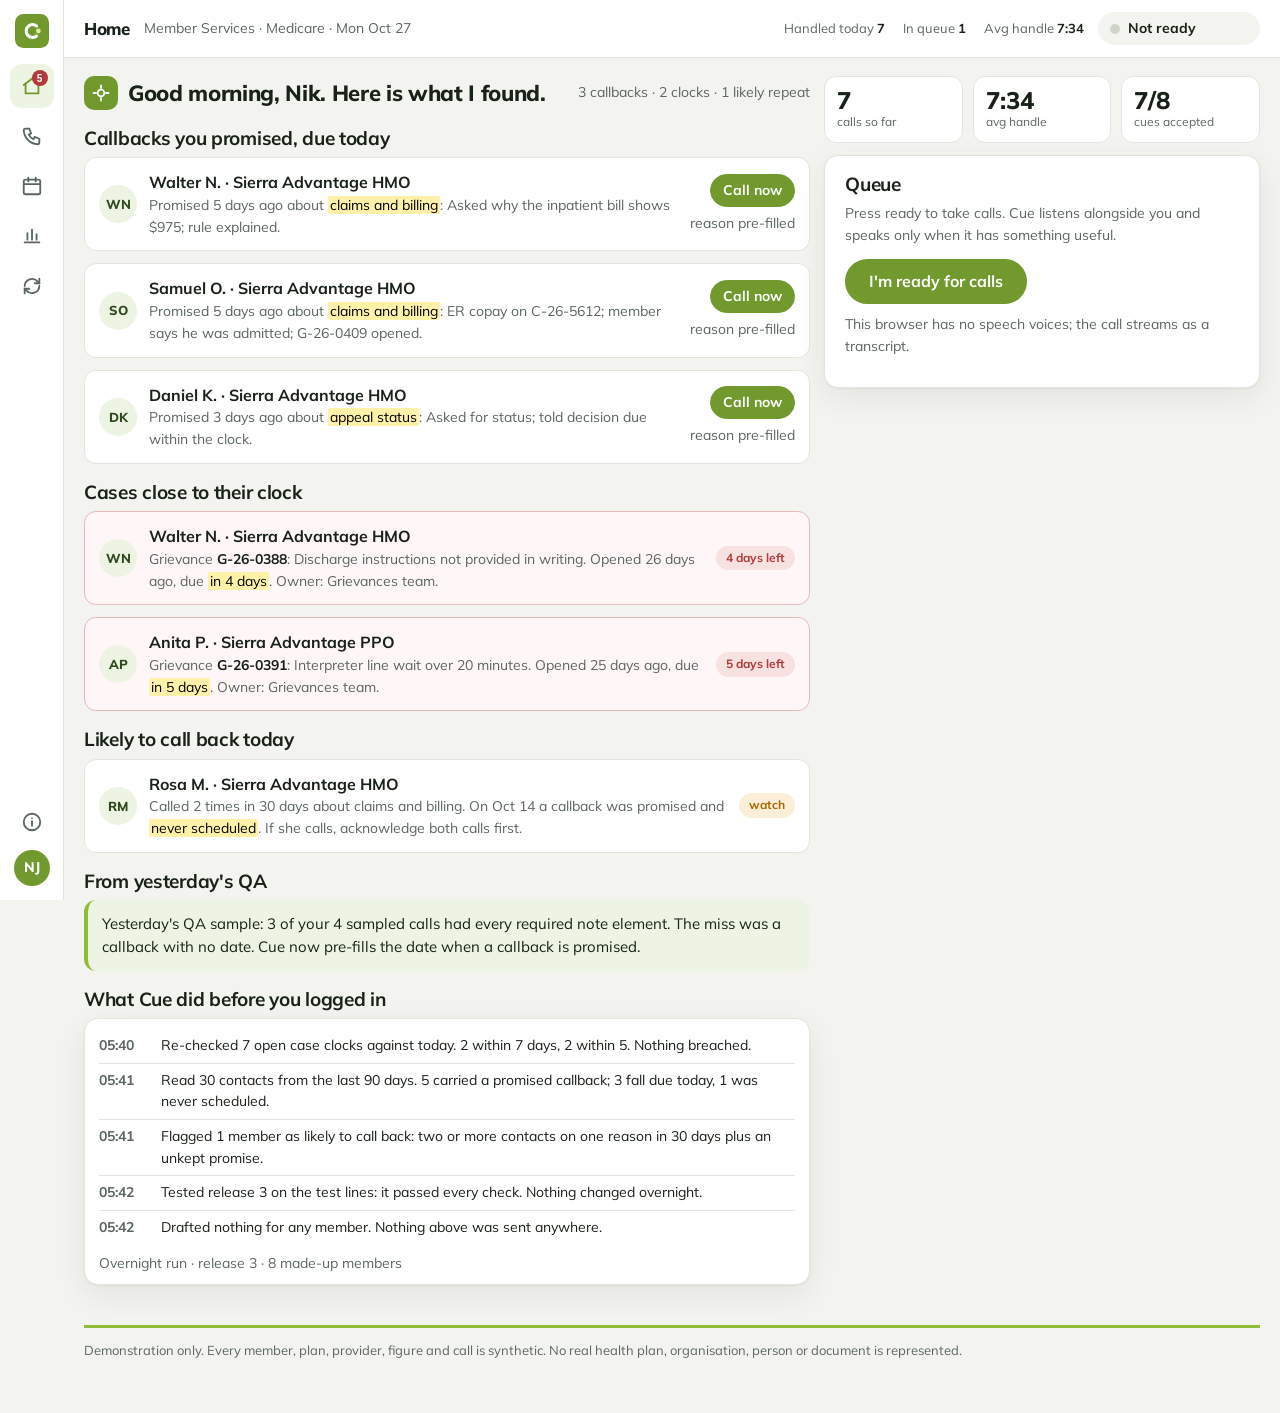
==== app/index.html @ 6ee252ba "Full-width headings, real test-line examples, desk wording - Headings and intros use the full conten" ====
<!doctype html>
<html lang="en">
<head>
<meta charset="utf-8">
<meta name="viewport" content="width=device-width,initial-scale=1,viewport-fit=cover">
<title>CureCue · Advocate desk</title>
<link rel="icon" href="../assets/mark.svg" type="image/svg+xml">
<link rel="stylesheet" href="https://fonts.googleapis.com/css2?family=Mulish:wght@400;600;700;800&display=swap">
<link rel="stylesheet" href="../assets/site.css">
<style>
/* The desk: rail, top bar, one working area. Home is Cue's briefing. In a call: softphone and transcript left, Cue centre, member 360 right. */
body{background:var(--bg-2)}
.shell{display:grid;grid-template-columns:64px 1fr;min-height:100vh}
.rail{background:var(--panel);border-right:1px solid var(--line);display:flex;flex-direction:column;align-items:center;padding:14px 0;gap:6px;position:sticky;top:0;height:100vh}
.rail .mark{width:34px;height:34px;margin-bottom:10px}
.rail button,.rail a{width:44px;height:44px;border-radius:12px;border:0;background:transparent;color:var(--muted);display:grid;place-items:center;cursor:pointer;position:relative}
.rail svg{width:22px;height:22px}
.rail button[aria-current="page"]{background:var(--panel-2);color:var(--green)}
.rail button:hover,.rail a:hover{background:var(--bg-2)}
.rail .sp{flex:1}
.rail .me{width:36px;height:36px;border-radius:50%;background:var(--green);color:#fff;display:grid;place-items:center;font-weight:800;font-size:14px}
.rail .n{position:absolute;top:6px;right:6px;min-width:16px;height:16px;border-radius:8px;background:var(--bad);color:#fff;font-size:10px;font-weight:800;display:grid;place-items:center;padding:0 4px}
.main{min-width:0;display:flex;flex-direction:column}
.top{display:flex;align-items:center;gap:14px;padding:10px 20px;background:var(--panel);border-bottom:1px solid var(--line);min-height:58px;flex-wrap:wrap}
.top h1{font-size:17px;margin:0;font-weight:800}
.top .crumb{color:var(--muted);font-size:14px}
.top .stats{display:flex;gap:18px;margin-left:auto;font-size:13px;color:var(--muted)}
.top .stats b{color:var(--fg);font-weight:700;font-variant-numeric:tabular-nums}
.top .status{display:flex;align-items:center;gap:8px;font-size:14px;font-weight:700;padding:6px 12px;border-radius:999px;background:var(--bg-2)}
.top .status .t{font-variant-numeric:tabular-nums;min-width:44px}
.area{padding:18px 20px 40px;max-width:1440px;width:100%;margin:0 auto}
.view{display:none}.view.on{display:block}
/* home */
.home{display:grid;gap:14px;grid-template-columns:1.25fr .75fr}
@media (max-width:1000px){.home{grid-template-columns:1fr}}
.brief{display:flex;flex-direction:column;gap:12px}
.bhead{display:flex;align-items:center;gap:10px}
.bhead .av{width:34px;height:34px;border-radius:10px;background:var(--green);display:grid;place-items:center}
.bhead .av svg{width:20px;height:20px}
.bhead h2{margin:0;font-size:22px}
.bhead .small{margin-left:auto}
.item{display:grid;grid-template-columns:auto 1fr auto;gap:12px;align-items:center;padding:12px 14px;border-radius:12px;background:var(--panel);border:1px solid var(--line)}
.item .av{width:38px;height:38px;border-radius:50%;background:var(--panel-2);display:grid;place-items:center;font-weight:800;color:var(--leaf);font-size:13px}
.item b{display:block;font-size:16px}
.item .why{font-size:14px;color:var(--muted)}
.item .why mark{background:var(--hl);padding:0 2px;border-radius:2px}
.item .why strong{font-weight:700;color:var(--fg)}
.item .act{display:flex;gap:6px;flex-direction:column;align-items:flex-end}
.item.urgent{border-color:#e6b8b8;background:#fff7f7}
.item.done{opacity:.55}
.group h3{margin:6px 0 8px}
.coach{padding:12px 14px;border-radius:12px;background:var(--panel-2);font-size:15px;border-left:4px solid var(--brand)}
.queue{display:flex;flex-direction:column;gap:10px}
.qcard{display:flex;flex-wrap:wrap;gap:8px 12px;align-items:center;padding:12px 14px;border-radius:12px;background:var(--panel);border:1px solid var(--line)}
.qcard .av{width:38px;height:38px;border-radius:50%;background:var(--panel-2);display:grid;place-items:center;font-weight:800;color:var(--leaf);font-size:13px}
.qcard b{font-size:16px}.qcard .r{font-size:13px;color:var(--muted)}
.qcard .btn{margin-left:auto}
.qcard.ring{border-color:var(--green);box-shadow:0 0 0 3px rgba(114,153,46,.15)}
.kpis{display:grid;gap:10px;grid-template-columns:repeat(3,1fr);margin-bottom:12px}
.kpi{background:var(--panel);border:1px solid var(--line);border-radius:12px;padding:10px 12px}
.kpi .n{font-size:24px;font-weight:800;line-height:1.1}.kpi .l{font-size:12px;color:var(--muted)}
/* call */
.steps{display:flex;gap:6px;margin-bottom:14px;flex-wrap:wrap}
.steps div{font-size:13px;font-weight:700;padding:7px 14px;border-radius:999px;background:var(--panel);border:1px solid var(--line);color:var(--muted);display:flex;align-items:center;gap:8px}
.steps div i{width:18px;height:18px;border-radius:50%;background:var(--line);display:grid;place-items:center;font-style:normal;font-size:11px;color:var(--fg)}
.steps div.on{border-color:var(--green);color:var(--green)}.steps div.on i{background:var(--green);color:#fff}
.steps div.done{color:var(--leaf)}.steps div.done i{background:var(--good-bg);color:var(--good)}
section.scr{display:none}section.scr.on{display:block}
.three{display:grid;gap:14px;grid-template-columns:1fr 1fr 1fr}
@media (max-width:1100px){.three{grid-template-columns:1fr 1fr}.c3{grid-column:1/-1}}
@media (max-width:720px){.three{grid-template-columns:1fr}.shell{grid-template-columns:1fr}.rail{flex-direction:row;height:auto;position:static;padding:8px 10px;border-right:0;border-bottom:1px solid var(--line);gap:2px}.rail .sp{display:none}.rail .mark{margin:0 4px 0 0;width:30px;height:30px}.rail button,.rail a{width:38px;height:38px}.rail .me{width:32px;height:32px;font-size:12px}.home{grid-template-columns:1fr}.kpis{grid-template-columns:1fr 1fr}}
.col{min-width:0;display:flex;flex-direction:column;gap:14px}
.phone{display:flex;align-items:center;gap:12px;padding:12px 14px;border-radius:14px;background:var(--fg);color:#fff;flex-wrap:wrap}
.phone .av{width:40px;height:40px;border-radius:50%;background:var(--brand);display:grid;place-items:center;font-weight:800;color:#1d2a0c}
.phone .who{line-height:1.2}.phone .who b{display:block;font-size:15px}.phone .who span{font-size:12px;opacity:.75}
.phone .wave{margin-left:auto;display:flex;gap:3px;align-items:center;height:26px}
.phone .wave i{width:3px;height:6px;background:var(--brand);border-radius:2px}
.phone .wave.on i{animation:wv .9s ease-in-out infinite}
.phone .wave i:nth-child(2){animation-delay:.1s}.phone .wave i:nth-child(3){animation-delay:.2s}.phone .wave i:nth-child(4){animation-delay:.3s}.phone .wave i:nth-child(5){animation-delay:.4s}.phone .wave i:nth-child(6){animation-delay:.5s}
@keyframes wv{0%,100%{height:5px}50%{height:22px}}
@media (prefers-reduced-motion:reduce){.phone .wave.on i{animation:none;height:12px}}
.phone .pb{display:flex;gap:6px}
.phone .pb button{width:36px;height:36px;border-radius:50%;border:0;background:rgba(255,255,255,.14);color:#fff;display:grid;place-items:center;cursor:pointer}
.phone .pb button svg{width:18px;height:18px}
.phone .pb button.end{background:var(--bad)}
.phone .pb button[aria-pressed="true"]{background:var(--brand);color:#1d2a0c}
.transcript{display:flex;flex-direction:column;gap:8px;max-height:400px;overflow:auto;padding-right:2px}
.line{padding:10px 12px;border-radius:12px;background:var(--bg-2);max-width:92%;font-size:16px}
.line.adv{background:var(--panel);border:1px solid var(--line);align-self:flex-end}
.line .w{font-size:11px;letter-spacing:.06em;text-transform:uppercase;color:var(--muted);display:block;font-weight:700}
.line mark{background:var(--hl);color:inherit;padding:0 2px;border-radius:2px}
.typing{color:var(--muted);font-size:14px;font-style:italic}
.verify{display:flex;flex-direction:column;gap:8px}
.verify label{display:flex;gap:10px;align-items:center;padding:12px 12px;background:var(--bg-2);border-radius:12px;font-size:16px;flex-wrap:wrap;cursor:pointer}
.verify input{width:20px;height:20px;accent-color:var(--green)}
.verify .heard{margin-left:auto;font-size:14px;color:var(--muted)}
.verify .heard b{color:var(--leaf);font-weight:700}
.cuehead{display:flex;align-items:center;gap:10px;margin-bottom:10px}
.cuehead .av{width:30px;height:30px;border-radius:9px;background:var(--green);display:grid;place-items:center}
.cuehead .av svg{width:18px;height:18px}
.cuehead h3{margin:0}
.cuehead .mode{margin-left:auto;font-size:12px;color:var(--muted)}
.cues{display:flex;flex-direction:column;gap:10px;min-height:120px}
.quiet{display:flex;gap:10px;align-items:center;padding:12px;background:var(--bg-2);border-radius:12px;color:var(--muted);font-size:15px}
.cue{padding:12px 14px;border-radius:12px;background:var(--bg-2);border-left:4px solid var(--brand)}
.cue.stop{background:var(--bad-bg);border-left-color:var(--bad)}
.cue.flag{background:var(--warn-bg);border-left-color:var(--warn)}
.cue .k{font-size:12px;letter-spacing:.06em;text-transform:uppercase;color:var(--muted);font-weight:700}
.cue .say{font-size:16px;margin:3px 0 8px}
.cue .acts{display:flex;gap:8px;flex-wrap:wrap;align-items:center}
.cue .acts button{font:inherit;font-weight:700;font-size:14px;padding:8px 14px;border-radius:999px;border:2px solid var(--green);background:var(--panel);color:var(--green);cursor:pointer}
.cue .acts button.main{background:var(--green);color:#fff}
.cue.stop .acts button.main{background:var(--bad);border-color:var(--bad)}
.cue .acts button.done,.cue.stop .acts button.main.done{background:var(--good-bg);color:var(--good);border-color:transparent}
.cue .acts button:disabled{opacity:.45;cursor:default}
.cue .why{font-size:13px;color:var(--muted);cursor:pointer;text-decoration:underline;background:none;border:0;padding:0}
.cue .det{display:none;margin-top:8px;font-size:14px;color:var(--muted);background:var(--panel);border-radius:8px;padding:8px 10px}
.cue .det.on{display:block}
.cue .det code{font-size:13px;color:var(--leaf)}
.ask{display:flex;gap:6px;margin-top:12px}
.ask input{flex:1;font:inherit;font-size:14px;padding:9px 12px;border-radius:999px;border:1px solid var(--line);background:var(--panel);color:var(--fg);min-width:0}
.log{list-style:none;margin:0;padding:0;font-size:14px}
.log li{display:grid;grid-template-columns:52px 1fr;gap:10px;padding:6px 0;border-bottom:1px solid var(--line)}
.log li:last-child{border-bottom:0}
.log .t{color:var(--muted);font-variant-numeric:tabular-nums;font-weight:700}
details.src{margin-top:4px}
details.src summary{font-size:13px;color:var(--muted);cursor:pointer;font-weight:700;text-transform:uppercase;letter-spacing:.06em}
svg.graph{width:100%;height:auto;display:block;margin-top:8px}
/* tools */
.tools{display:flex;gap:6px;flex-wrap:wrap;margin-top:10px}
.tools button{font:inherit;font-size:13px;font-weight:700;padding:7px 11px;border-radius:999px;border:1.5px solid var(--line);background:var(--panel);color:var(--fg);cursor:pointer;display:inline-flex;gap:6px;align-items:center}
.tools button svg{width:15px;height:15px;stroke:var(--leaf);fill:none;stroke-width:2;stroke-linecap:round}
.tools button.done{border-color:transparent;background:var(--good-bg);color:var(--good)}
.tools button.done svg{stroke:var(--good)}
.tool{margin-top:10px;padding:12px;border-radius:12px;background:var(--panel-2);display:none}
.tool.on{display:block}
.tool h4{margin:0 0 8px;font-size:14px}
.tool .f{display:grid;gap:8px;grid-template-columns:1fr 1fr}
@media (max-width:520px){.tool .f{grid-template-columns:1fr}}
.tool label{font-size:12px;color:var(--muted);display:block}
.tool input,.tool select,.tool textarea{width:100%;font:inherit;font-size:14px;padding:8px;border-radius:9px;border:1px solid var(--line);background:var(--panel);color:var(--fg)}
.tool .pre{font-size:12px;color:var(--leaf);font-weight:700}
.tool .ctrl{margin-top:8px}
/* member 360 */
.m360 .head{display:flex;align-items:center;gap:12px;margin-bottom:10px}
.m360 .head .av{width:44px;height:44px;border-radius:50%;background:var(--panel-2);display:grid;place-items:center;font-weight:800;color:var(--leaf)}
.m360 .head b{display:block;font-size:17px}.m360 .head span{font-size:13px;color:var(--muted)}
.m360 .flags{display:flex;gap:6px;flex-wrap:wrap;margin:6px 0 10px}
.mtabs{display:flex;gap:4px;flex-wrap:wrap;border-bottom:1px solid var(--line);margin-bottom:10px}
.mtabs button{font:inherit;font-size:13px;font-weight:700;padding:8px 10px;border:0;border-bottom:2px solid transparent;background:none;color:var(--muted);cursor:pointer;margin-bottom:-1px}
.mtabs button[aria-selected="true"]{color:var(--leaf);border-bottom-color:var(--green)}
.mtabs button .cnt{font-size:11px;background:var(--bg-2);border-radius:999px;padding:1px 6px;margin-left:4px}
.mpane{display:none}.mpane.on{display:block}
.row{display:grid;grid-template-columns:1fr auto;gap:4px 10px;padding:9px 0;border-bottom:1px solid var(--line);font-size:14px}
.row:last-child{border-bottom:0}
.row b{font-weight:700}.row .sub{color:var(--muted);font-size:13px;grid-column:1/-1}
.row .amt{font-variant-numeric:tabular-nums;font-weight:700;text-align:right}
.row.hot{background:var(--hl);margin:0 -8px;padding:9px 8px;border-radius:8px}
.rec{display:grid;grid-template-columns:auto 1fr;gap:6px 12px;font-size:14px}
.rec b{color:var(--muted);font-weight:600}
.ctrl{display:flex;gap:8px;flex-wrap:wrap;align-items:center;margin-top:10px}
/* wrap */
.wrap2{display:grid;gap:14px;grid-template-columns:1.2fr .8fr}
@media (max-width:800px){.wrap2{grid-template-columns:1fr}}
textarea,select,input[type=date]{width:100%;font:inherit;font-size:15px;padding:10px;border-radius:12px;border:1px solid var(--line);background:var(--panel);color:var(--fg)}
textarea{min-height:200px;resize:vertical}
.chk{list-style:none;margin:0;padding:0;font-size:15px}
.chk li{display:flex;gap:10px;align-items:flex-start;padding:5px 0}
.chk .b{width:20px;height:20px;border-radius:5px;flex:none;display:grid;place-items:center;font-size:13px;font-weight:800}
.chk .ok{background:var(--good-bg);color:var(--good)}.chk .miss{background:var(--bad-bg);color:var(--bad)}
.recap{font-size:15px;background:var(--bg-2);border-radius:12px;padding:10px 12px}
.actions{list-style:none;margin:0 0 10px;padding:0;font-size:14px}
.actions li{padding:4px 0;display:flex;gap:8px;align-items:center}
.actions li::before{content:"";width:8px;height:8px;border-radius:50%;background:var(--good)}
/* my day */
.day{display:grid;gap:14px;grid-template-columns:1.2fr .8fr}
@media (max-width:900px){.day{grid-template-columns:1fr}}
.tl{list-style:none;margin:0;padding:0}
.tl li{display:grid;grid-template-columns:52px 1fr auto;gap:10px;padding:10px 0;border-bottom:1px solid var(--line);font-size:14px;align-items:start}
.tl li:last-child{border-bottom:0}
.tl .t{font-variant-numeric:tabular-nums;color:var(--muted);font-weight:700}
.tl b{display:block}.tl .sub{color:var(--muted);font-size:13px}
.tl .pills{display:flex;gap:4px;flex-wrap:wrap;justify-content:flex-end}
.tl li.now{background:var(--panel-2);margin:0 -8px;padding:10px 8px;border-radius:10px}
.tiles{display:grid;gap:10px;grid-template-columns:repeat(auto-fit,minmax(150px,1fr));margin:10px 0}
.tile{background:var(--panel);border:1px solid var(--line);border-radius:12px;padding:12px 14px}
.tile .n{font-size:30px;font-weight:800;line-height:1.1}.tile .l{font-size:13px;color:var(--muted)}
@media (max-width:600px){table.gates thead{display:none}table.gates tr{display:grid;grid-template-columns:1fr auto;gap:2px 10px;padding:8px 0;border-bottom:1px solid var(--line)}table.gates td{border:0;padding:0}table.gates td:first-child{grid-column:1/-1;font-size:12px;text-transform:uppercase;letter-spacing:.05em;color:var(--muted)}table.gates td:nth-child(2){grid-column:1/-1}table.gates td:nth-child(4){color:var(--muted);font-size:14px}}
.loop{display:grid;gap:10px;grid-template-columns:repeat(auto-fit,minmax(170px,1fr))}
.step{background:var(--panel);border:1px solid var(--line);border-radius:12px;padding:12px;font-size:15px;border-top:4px solid var(--brand)}
.step.gate{border-top-color:var(--bad);background:var(--bad-bg);border-color:transparent}
.step b{display:block;font-size:12px;color:var(--muted);letter-spacing:.05em;text-transform:uppercase}
.evhead{display:flex;gap:14px;align-items:flex-end;flex-wrap:wrap;margin-bottom:12px}
.evhead .tabs{margin-left:auto;display:flex;gap:4px;flex-wrap:wrap}
.evhead .tabs button{font:inherit;font-size:13px;font-weight:700;padding:7px 12px;border-radius:999px;border:1.5px solid var(--line);background:var(--panel);color:var(--muted);cursor:pointer}
.evhead .tabs button[aria-selected="true"]{background:var(--green);border-color:var(--green);color:#fff}
.evp{display:none}.evp.on{display:block}
table.slices td.num,table.gates td.num{font-variant-numeric:tabular-nums;text-align:right}
table.slices th:nth-child(n+2){text-align:right}table.slices th:first-child{text-align:left}
table.slices td.bad{color:var(--bad);font-weight:700}table.slices td.good{color:var(--good);font-weight:700}
table.slices tr.sel td{background:var(--panel-2)}table.slices tr.dis td{background:var(--warn-bg)}
table.fails th:nth-child(n+2){text-align:left}table.fails td{font-size:14px}
.strata{display:grid;gap:10px;grid-template-columns:repeat(auto-fit,minmax(220px,1fr))}
.bar{display:grid;grid-template-columns:110px 1fr 28px;gap:8px;align-items:center;font-size:13px;padding:3px 0}
.bar i{display:block;height:8px;border-radius:4px;background:var(--brand);min-width:2px}
.bar b{text-align:right;font-variant-numeric:tabular-nums}
ul.turns{list-style:none;margin:0;padding:0;font-size:14px}ul.turns li{padding:5px 0;border-bottom:1px solid var(--line)}
.toast{position:fixed;left:50%;bottom:22px;transform:translateX(-50%);background:var(--fg);color:#fff;padding:10px 16px;border-radius:999px;font-size:14px;display:none;z-index:9;max-width:90vw}
.toast.on{display:block}
</style>
</head>
<body>
<div class="shell">
<nav class="rail" aria-label="Desk">
  <img class="mark" src="../assets/mark.svg" alt="CureCue">
  <button data-view="home" aria-current="page" title="Home" aria-label="Home"><svg viewBox="0 0 24 24" fill="none" stroke="currentColor" stroke-width="2" stroke-linecap="round"><path d="M3 11 12 4l9 7"/><path d="M5 10v10h14V10"/></svg><span class="n" id="homen"></span></button>
  <button data-view="desk" title="Call" aria-label="Call"><svg viewBox="0 0 24 24" fill="none" stroke="currentColor" stroke-width="2" stroke-linecap="round"><path d="M5 4h4l2 5-2.5 1.5a11 11 0 0 0 5 5L15 13l5 2v4a2 2 0 0 1-2 2A16 16 0 0 1 3 6a2 2 0 0 1 2-2"/></svg></button>
  <button data-view="day" title="My day" aria-label="My day"><svg viewBox="0 0 24 24" fill="none" stroke="currentColor" stroke-width="2" stroke-linecap="round"><rect x="3" y="5" width="18" height="16" rx="2"/><path d="M3 10h18M8 3v4M16 3v4"/></svg></button>
  <button data-view="quality" title="Evals" aria-label="Evals"><svg viewBox="0 0 24 24" fill="none" stroke="currentColor" stroke-width="2" stroke-linecap="round"><path d="M4 19h16M7 16V9M12 16V5M17 16v-6"/></svg></button>
  <button data-view="loop" title="How it learns" aria-label="How it learns"><svg viewBox="0 0 24 24" fill="none" stroke="currentColor" stroke-width="2" stroke-linecap="round"><path d="M4 12a8 8 0 0 1 14-5l2 2M20 12a8 8 0 0 1-14 5l-2-2"/><path d="M20 4v5h-5M4 20v-5h5"/></svg></button>
  <span class="sp"></span>
  <a href="../" title="About CureCue" aria-label="About CureCue"><svg viewBox="0 0 24 24" fill="none" stroke="currentColor" stroke-width="2" stroke-linecap="round"><circle cx="12" cy="12" r="9"/><path d="M12 11v5M12 8h.01"/></svg></a>
  <span class="me" title="Nik J.">NJ</span>
</nav>
<div class="main">
  <header class="top">
    <h1 id="title">Home</h1><span class="crumb" id="crumb">Member Services · Medicare · Mon Oct 27</span>
    <div class="stats"><span>Handled today <b id="handled">7</b></span><span>In queue <b id="qn">1</b></span><span>Avg handle <b id="aht">6:00</b></span></div>
    <div class="status"><span class="dot" id="dot"></span><span id="stt">Not ready</span><span class="t" id="timer"></span></div>
  </header>
  <div class="area">

  <!-- HOME: Cue's briefing, then the queue -->
  <div class="view on" id="view-home">
    <div class="home">
      <div class="brief">
        <div class="bhead"><div class="av"><svg viewBox="0 0 24 24" fill="none" stroke="#fff" stroke-width="2.2" stroke-linecap="round"><path d="M12 3v3M12 18v3M3 12h3M18 12h3"/><circle cx="12" cy="12" r="4"/></svg></div><h2 id="greet">Good afternoon, Nik. Here is what I found.</h2><span class="small" id="briefmeta"></span></div>
        <div class="group"><h3>Callbacks you promised, due today</h3><div id="cb" class="brief"></div></div>
        <div class="group"><h3>Cases close to their clock</h3><div id="clock" class="brief"></div></div>
        <div class="group"><h3>Likely to call back today</h3><div id="likely" class="brief"></div></div>
        <div class="group"><h3>From yesterday's QA</h3><div class="coach" id="coach"></div></div>
        <div class="group"><h3>What Cue did before you logged in</h3><div class="card" style="padding:10px 14px"><ul class="log" id="log"></ul><p class="small" style="margin:8px 0 0" id="logmeta"></p></div></div>
      </div>
      <div>
        <div class="kpis" id="kpis"></div>
        <div class="card"><h3>Queue</h3>
          <p class="small" id="readynote">Press ready to take calls. Cue listens alongside you and speaks only when it has something useful.</p>
          <button class="btn primary" id="goready">I'm ready for calls</button>
          <div class="queue" id="queue" hidden style="margin-top:12px"></div>
          <p class="small" id="voicenote" style="margin-top:10px"></p>
        </div>
      </div>
    </div>
  </div>

  <!-- CALL -->
  <div class="view" id="view-desk">
    <div class="steps" id="steps"><div class="on"><i>1</i>Verify</div><div><i>2</i>Handle</div><div><i>3</i>Wrap up</div></div>
    <p class="small" id="nocall">No call in progress. Go to Home and answer the next call in the queue.</p>

    <section class="scr" id="s-verify">
      <div class="three">
        <div class="col">
          <div class="phone"><div class="av" id="pav1">RM</div><div class="who"><b id="pname1">Rosa M.</b><span id="psub1">inbound</span></div><div class="wave" id="wave1"><i></i><i></i><i></i><i></i><i></i><i></i></div></div>
          <div class="card"><h3>Conversation</h3><div class="transcript" id="tr-verify"></div></div>
        </div>
        <div class="col">
          <div class="card"><h3>Verify identity before anything else</h3>
            <div class="verify">
              <label><input type="checkbox" id="v1"> Full name matches record<span class="heard" id="h1"></span></label>
              <label><input type="checkbox" id="v2"> Date of birth matches<span class="heard" id="h2"></span></label>
              <label><input type="checkbox" id="v3"> Member ID last four match<span class="heard" id="h3"></span></label>
            </div>
            <div class="ctrl"><button class="btn primary" id="verified" disabled>Verified, continue</button></div>
            <p class="small">Cue reads nothing about this member until you confirm. It shows what it heard; you tick the box.</p>
          </div>
        </div>
        <div class="col c3">
          <div class="card"><h3>Caller</h3><div class="rec" id="precard"></div></div>
        </div>
      </div>
    </section>

    <section class="scr" id="s-handle">
      <div class="three">
        <div class="col">
          <div class="phone"><div class="av" id="pav2">RM</div><div class="who"><b id="pname2">Rosa M.</b><span id="psub2">verified</span></div><div class="wave" id="wave2"><i></i><i></i><i></i><i></i><i></i><i></i></div>
            <div class="pb"><button id="mute" title="Mute audio" aria-label="Mute audio" aria-pressed="false"><svg viewBox="0 0 24 24" fill="none" stroke="currentColor" stroke-width="2" stroke-linecap="round"><path d="M4 10v4h4l5 4V6L8 10H4z"/><path d="M16 9a4 4 0 0 1 0 6"/></svg></button><button id="pause" title="Hold" aria-label="Hold" aria-pressed="false"><svg viewBox="0 0 24 24" fill="none" stroke="currentColor" stroke-width="2" stroke-linecap="round"><path d="M9 5v14M15 5v14"/></svg></button><button class="end" id="endcall" title="End call" aria-label="End call"><svg viewBox="0 0 24 24" fill="none" stroke="currentColor" stroke-width="2" stroke-linecap="round"><path d="M4 14c4-4 12-4 16 0l-2 3c-1 1-3 0-4-1v-2c-2-1-4-1-6 0v2c-1 1-3 2-4 1z"/></svg></button></div></div>
          <div class="card"><h3>Conversation</h3><div class="transcript" id="tr"></div></div>
          <div class="card"><h3>Actions</h3>
            <div class="tools" id="tools">
              <button data-tool="case"><svg viewBox="0 0 24 24"><path d="M4 7h16v12H4zM9 7V4h6v3"/></svg>Open case</button>
              <button data-tool="callback"><svg viewBox="0 0 24 24"><rect x="3" y="5" width="18" height="16" rx="2"/><path d="M3 10h18M8 3v4M16 3v4"/></svg>Schedule callback</button>
              <button data-tool="doc"><svg viewBox="0 0 24 24"><path d="M4 4h12l4 4v12H4z"/><path d="M8 13h8M8 17h5"/></svg>Send document</button>
              <button data-tool="transfer"><svg viewBox="0 0 24 24"><path d="M4 12h12M12 6l6 6-6 6"/></svg>Transfer</button>
            </div>
            <div class="tool" id="tool"></div>
          </div>
        </div>
        <div class="col">
          <div class="card"><div class="cuehead"><div class="av"><svg viewBox="0 0 24 24" fill="none" stroke="#fff" stroke-width="2.2" stroke-linecap="round"><path d="M12 3v3M12 18v3M3 12h3M18 12h3"/><circle cx="12" cy="12" r="4"/></svg></div><h3>Cue</h3><span class="mode" id="mode"></span></div>
            <div class="cues" id="cues"><div class="quiet" id="quiet"><span class="dot ready"></span><span>Listening. Nothing to add yet.</span></div></div>
            <form class="ask" id="ask" autocomplete="off"><input id="askq" placeholder="Ask Cue about this plan, e.g. what is the ER copay?" aria-label="Ask Cue"><button class="btn sm primary" type="submit">Ask</button></form>
            <p class="small" style="margin:6px 0 0">Answers come only from plan rules on file. Anything else, Cue says so.</p>
            <details class="src"><summary>Where the answer comes from</summary><svg class="graph" viewBox="0 0 420 290" id="graph" role="img" aria-label="Plan rules and the path used"></svg><div class="small" id="clause">Tap a rule to read it.</div></details>
          </div>
        </div>
        <div class="col c3">
          <div class="card m360" id="m360"></div>
        </div>
      </div>
    </section>

    <section class="scr" id="s-wrap">
      <div class="wrap2">
        <div class="card"><h3>Call note · drafted by Cue from this call only, approved by you</h3>
          <textarea id="note" aria-label="Call note"></textarea>
          <div class="ctrl"><label class="small" for="code">Wrap-up code</label><select id="code" style="max-width:320px"><option>Benefits and cost question</option><option>Grievance · repeat contact</option><option>Claims and billing</option><option>Escalated to supervisor</option></select></div>
          <div class="ctrl"><button class="btn primary" id="approve">Approve note and close</button><span class="small" id="approved"></span></div>
        </div>
        <div class="card"><h3>What you did on this call</h3><ul class="actions" id="didlist"></ul>
          <h3>Before you approve</h3><ul class="chk" id="checklist"></ul>
          <h3 style="margin-top:16px">Recap to the member</h3><div class="recap" id="recap"></div>
          <div class="ctrl"><button class="btn sm" id="sendrecap" disabled>Send recap by text</button><span class="small" id="sent"></span></div>
          <div class="ctrl"><button class="btn primary" id="next" disabled>Close call, see my day</button></div>
        </div>
      </div>
    </section>
  </div>

  <!-- MY DAY -->
  <div class="view" id="view-day">
    <div class="day">
      <div class="card"><h3>Today's calls</h3><ul class="tl" id="tl"></ul></div>
      <div>
        <div class="tiles" id="daytiles" style="margin-top:0"></div>
        <div class="card"><h3>Cue's note to you</h3><p class="small" id="daynote" style="margin:0"></p></div>
        <div class="card" style="margin-top:14px"><h3>Sampled for QA today</h3><p class="small" id="qa" style="margin:0"></p></div>
      </div>
    </div>
  </div>

  <!-- EVALS CONSOLE -->
  <div class="view" id="view-quality">
    <div class="evhead"><div><h2 style="margin:0">Test console</h2><p class="small" style="margin:4px 0 0">Every version of CureCue, tested on made-up lines a member might say, each with the right response written down in advance. Computed in this page from the same files the automatic test runs on every code change. <a href="../evals.html">How the testing works</a></p></div>
      <div class="tabs" id="evtabs" role="tablist"><button role="tab" aria-selected="true" data-ev="runs">Releases</button><button role="tab" aria-selected="false" data-ev="detail">Release detail</button><button role="tab" aria-selected="false" data-ev="compare">Compare</button><button role="tab" aria-selected="false" data-ev="failures">Mistakes</button><button role="tab" aria-selected="false" data-ev="dataset">Test lines</button><button role="tab" aria-selected="false" data-ev="judge">Auto-grader</button></div></div>

    <section class="evp on" id="ev-runs"><div class="card">
      <div class="tscroll"><table class="slices"><thead><tr><th>Release</th><th>Commit</th><th>Supervisor calls flagged</th><th>Right plan rule</th><th>Right place</th><th>Lines wrong</th><th>Result</th><th></th></tr></thead><tbody id="ev-runs-body"></tbody></table></div>
      <p class="small" id="ev-runs-note" style="margin-top:10px"></p><button class="btn sm primary" id="ev-runs-open-current">Open the current release</button></div></section>

    <section class="evp" id="ev-detail"><div class="card">
      <h3 id="ev-detail-title"></h3><p class="small" id="ev-detail-note"></p><p id="ev-sum"></p>
      <div class="tiles" id="ev-tiles"></div>
      <h3 style="margin-top:14px">The eight pass/fail checks</h3>
      <div class="tscroll"><table class="gates"><thead><tr><th>Check</th><th>Today</th><th>Must be</th><th>Result</th></tr></thead><tbody id="ev-gates"></tbody></table></div>
      <div id="ev-slices"></div>
      <div class="ctrl"><button class="btn sm" id="ev-detail-fail">See this release's mistakes</button></div></div></section>

    <section class="evp" id="ev-compare"><div class="card">
      <div class="ctrl" style="margin:0 0 10px"><label class="small">From</label><select id="cmpA" style="max-width:180px"></select><label class="small">to</label><select id="cmpB" style="max-width:180px"></select></div>
      <div class="tscroll"><table class="slices"><thead><tr><th>Measure</th><th>From</th><th>To</th><th>Change</th></tr></thead><tbody id="ev-cmp-body"></tbody></table></div>
      <div id="ev-cmp-rows"></div></div></section>

    <section class="evp" id="ev-failures"><div class="card">
      <div class="ctrl" style="margin:0 0 10px"><label class="small">Release</label><select id="ev-fail-rel" style="max-width:180px"></select><span id="ev-fail-classes"></span></div>
      <p class="small" id="ev-fail-note"></p>
      <div class="tscroll"><table class="slices fails"><thead><tr><th>Group</th><th>What the member said</th><th>Right response</th><th>What CureCue did</th><th>Mistake and why</th><th>Status</th></tr></thead><tbody id="ev-fail-body"></tbody></table></div></div></section>

    <section class="evp" id="ev-dataset"><div class="card">
      <h3>Test lines</h3><p class="small" id="ev-ds-meta"></p>
      <div class="strata" id="ev-ds-strata"></div>
      <h3 style="margin-top:16px">When two people disagree on the right response</h3><div id="ev-ds-adj"></div>
      <details style="margin-top:14px"><summary class="small" style="cursor:pointer;font-weight:700">Browse every test line</summary><div id="ev-ds-browse"></div></details></div></section>

    <section class="evp" id="ev-judge"><div class="card">
      <h3>Can the automatic grader be trusted?</h3>
      <div class="tscroll"><table class="slices"><thead><tr><th>What it marks</th><th>Agrees with people</th><th>Lines compared</th><th>Trusted?</th></tr></thead><tbody id="ev-judge-body"></tbody></table></div>
      <p class="small" id="ev-judge-note" style="margin-top:10px"></p></div></section>
  </div>

  <!-- LOOP -->
  <div class="view" id="view-loop">
    <div class="card"><h2>How Cue gets better every week, with a person at both gates</h2>
      <div class="loop" style="margin-top:12px">
        <div class="step"><b>1 capture</b>Every call, every cue, every click you make.</div>
        <div class="step"><b>2 label</b>200 lines a day re-checked by two advocates.</div>
        <div class="step"><b>3 test</b>Nightly test against the eight pass/fail checks.</div>
        <div class="step"><b>4 propose</b>One suggested change, with the calls that motivated it.</div>
        <div class="step gate"><b>5 a person decides</b>Product owner approves, edits or rejects.</div>
        <div class="step"><b>6 try small</b>5% of advocates, three days.</div>
        <div class="step gate"><b>7 a person signs</b>Release checklist signed, then everyone.</div>
        <div class="step"><b>8 watch</b>If a topic slips, Cue goes quiet on that topic.</div>
      </div>
      <p class="small" style="margin-top:12px">All eight steps are planned. What works today is step 3 in miniature: on every code change, the current release is tested on the made-up test lines, and a failed check fails the build.</p></div>
  </div>

  <p class="foot">Demonstration only. Every member, plan, provider, figure and call is synthetic. No real health plan, organisation, person or document is represented.</p>
  </div>
</div>
</div>
<div class="toast" id="toast"></div>

<script src="../rules.js"></script>
<script src="../eval/golden.js"></script>
<script src="../eval/judge.js"></script>
<script src="data.js"></script>
<script src="voice.js"></script>
<script src="app.js"></script>
<script src="evals.js"></script>
</body>
</html>
---- assets/site.css ----
/* CureCue shared styles, v2.
   Layout: one reading column (72ch) for words, a wide column (1120px) for visuals. Sections are eyebrow, headline, one sentence, then the visual.
   Color: paper #fbfbf8, ink #182218, brand green #72992e, deep green #2f4a1d, pale green #eef4e4. Light only, by choice: the desk is a daytime tool.
   Type: Manrope for headlines (tight, geometric), Mulish for everything else, tabular numerals for data. */
:root{
  --bg:#fbfbf8; --bg-2:#f3f4ef; --panel:#ffffff; --panel-2:#eef4e4; --fg:#182218; --muted:#5b6660; --line:#e2e6df; --line-2:#cfd6c9;
  --green:#72992e; --leaf:#2f4a1d; --brand:#8fbd38; --ink:#ffffff; --mint:#d9ef9a;
  --good:#2e7d4f; --warn:#a86a00; --bad:#b23a3a; --good-bg:#e4f2e8; --warn-bg:#fbefd9; --bad-bg:#f8e1e1; --hl:#fff1a8;
  --display:"Manrope","Mulish","Helvetica Neue",Arial,sans-serif; --body:"Mulish","Helvetica Neue",Arial,sans-serif; --mono:ui-monospace,SFMono-Regular,Menlo,monospace;
  --shadow:0 1px 2px rgba(24,34,24,.05),0 10px 30px rgba(24,34,24,.07); --r:14px; color-scheme:light;
}
*{box-sizing:border-box}
[hidden]{display:none!important}
html{scroll-behavior:smooth}
@media (prefers-reduced-motion:reduce){html{scroll-behavior:auto}}
body{margin:0;background:var(--bg);color:var(--fg);font-family:var(--body);font-size:17px;line-height:1.55;-webkit-font-smoothing:antialiased}
a{color:var(--leaf)}
h1,h2,h3,h4{margin:0 0 8px;font-family:var(--display);letter-spacing:-.015em;text-wrap:balance;line-height:1.12}
h1{font-size:clamp(34px,4.8vw,54px);font-weight:800;text-wrap:pretty}
h2{font-size:clamp(26px,3.2vw,36px);font-weight:800;text-wrap:pretty}
h3{font-size:19px;font-weight:700}
h4{font-size:17px;font-weight:700}
p{margin:0 0 12px}
.eyebrow{font-family:var(--display);font-size:12px;font-weight:800;letter-spacing:.12em;text-transform:uppercase;color:var(--green);margin:0 0 10px}
.lead{font-size:19px;color:var(--muted);text-wrap:pretty}
.small{font-size:14px;color:var(--muted)}
.muted{color:var(--muted)}
code{font-family:var(--mono);font-size:.9em;background:var(--bg-2);padding:1px 5px;border-radius:5px}
img{max-width:100%}
.card{background:var(--panel);border:1px solid var(--line);border-radius:var(--r);padding:18px 20px;min-width:0;box-shadow:var(--shadow)}
.card.tint{background:var(--panel-2);border-color:transparent;box-shadow:none}
.card.flat{box-shadow:none}
.btn{font:inherit;font-family:var(--display);font-weight:700;font-size:16px;padding:11px 22px;border-radius:999px;border:2px solid var(--green);background:var(--panel);color:var(--green);cursor:pointer;text-decoration:none;display:inline-flex;align-items:center;gap:8px;line-height:1.2}
.btn.primary{background:var(--green);color:var(--ink)}
.btn.dark{background:var(--fg);border-color:var(--fg);color:#fff}
.btn.lg{font-size:18px;padding:14px 28px}
.btn.sm{font-size:14px;padding:7px 12px;border-width:1.5px}
.btn.danger{border-color:var(--bad);color:var(--bad)}
.btn:disabled{opacity:.45;cursor:default}
.btn:hover:not(:disabled){filter:brightness(.96)}
button:focus-visible,a:focus-visible,select:focus-visible,input:focus-visible,summary:focus-visible{outline:3px solid var(--green);outline-offset:2px}
.pill{display:inline-block;font-size:12px;font-weight:700;padding:2px 9px;border-radius:999px;border:1px solid var(--line);white-space:nowrap}
.pill.good{background:var(--good-bg);color:var(--good);border-color:transparent}.pill.warn{background:var(--warn-bg);color:var(--warn);border-color:transparent}.pill.bad{background:var(--bad-bg);color:var(--bad);border-color:transparent}
.pill.design{background:var(--bg-2);color:var(--muted);border-color:transparent}
.dot{width:10px;height:10px;border-radius:50%;background:var(--line-2);display:inline-block}
.dot.ready{background:var(--good)}.dot.live{background:var(--bad);animation:bl .9s infinite}
@keyframes bl{50%{opacity:.25}}
@media (prefers-reduced-motion:reduce){.dot.live{animation:none}}
table{border-collapse:collapse;width:100%;font-size:15px;font-variant-numeric:tabular-nums}
th,td{text-align:left;padding:10px 10px;border-bottom:1px solid var(--line);vertical-align:top}
th{font-family:var(--display);font-size:12px;text-transform:uppercase;letter-spacing:.06em;color:var(--muted)}
tr:last-child td{border-bottom:0}
.tscroll{overflow-x:auto}
/* site chrome */
.wrap{max-width:1120px;margin:0 auto;padding-left:max(16px,env(safe-area-inset-left,0px));padding-right:max(16px,env(safe-area-inset-right,0px));padding-block:0 48px}
.nav{display:flex;align-items:center;gap:14px;padding:16px 0;flex-wrap:wrap}
.nav .logo{display:flex;align-items:center;gap:10px;text-decoration:none;color:var(--fg);font-family:var(--display);font-weight:800;font-size:22px;letter-spacing:-.02em}
.nav .logo img{width:32px;height:32px}
.nav .links{margin-left:auto;display:flex;gap:2px;flex-wrap:wrap;align-items:center}
.nav .links a{font-family:var(--display);font-size:15px;font-weight:700;color:var(--muted);text-decoration:none;padding:8px 12px;border-radius:999px}
.nav .links a:hover,.nav .links a[aria-current="page"]{color:var(--leaf);background:var(--panel-2)}
.nav .links a.btn{color:var(--ink);background:var(--green);padding:8px 16px;margin-left:6px}
.nav .links a.btn:hover{color:var(--ink);background:var(--leaf)}
/* sections */
.sec{padding:56px 0 8px}
.sec+.sec{border-top:1px solid var(--line)}
.sec .head{margin-bottom:26px}
.sec .head p{margin:0;font-size:19px;color:var(--muted);text-wrap:pretty}
.two{display:grid;gap:18px;grid-template-columns:1fr 1fr;align-items:start}
@media (max-width:860px){.two{grid-template-columns:1fr}}
.grid{display:grid;gap:14px;grid-template-columns:repeat(auto-fit,minmax(240px,1fr))}
.kv{display:grid;gap:14px;grid-template-columns:repeat(auto-fit,minmax(220px,1fr))}
.kv div{padding:16px 18px;border-radius:var(--r);background:var(--panel);border:1px solid var(--line);min-width:0}
.kv div b{display:block;font-family:var(--display);font-size:17px;margin-bottom:4px}
.kv div p{margin:0;font-size:15px;color:var(--muted)}
.kv div.tint{background:var(--panel-2);border-color:transparent}
.stat{font-family:var(--display);font-weight:800;font-size:40px;line-height:1;font-variant-numeric:tabular-nums;letter-spacing:-.02em}
.stat.good{color:var(--good)}.stat.bad{color:var(--bad)}
.cta-band{background:var(--fg);color:#fff;border-radius:22px;padding:30px 32px;display:flex;gap:18px;align-items:center;flex-wrap:wrap;margin:44px 0 0}
.cta-band h2{color:#fff;margin:0}
.cta-band p{color:rgba(255,255,255,.72);margin:4px 0 0}
.cta-band .btn{margin-left:auto;border-color:var(--brand);background:var(--brand);color:#1d2a0c}
.foot{margin-top:40px;font-size:13px;color:var(--muted);border-top:3px solid var(--brand);padding-top:12px}
details.qa{background:var(--panel);border:1px solid var(--line);border-radius:var(--r);padding:12px 18px;margin-bottom:8px}
details.qa summary{font-family:var(--display);font-weight:700;cursor:pointer;font-size:17px;list-style:none;display:flex;gap:10px;align-items:center}
details.qa summary::before{content:"+";width:22px;height:22px;border-radius:50%;background:var(--panel-2);color:var(--leaf);display:grid;place-items:center;font-weight:800;flex:none}
details.qa[open] summary::before{content:"–"}
details.qa p{margin:10px 0 2px;color:var(--fg)}
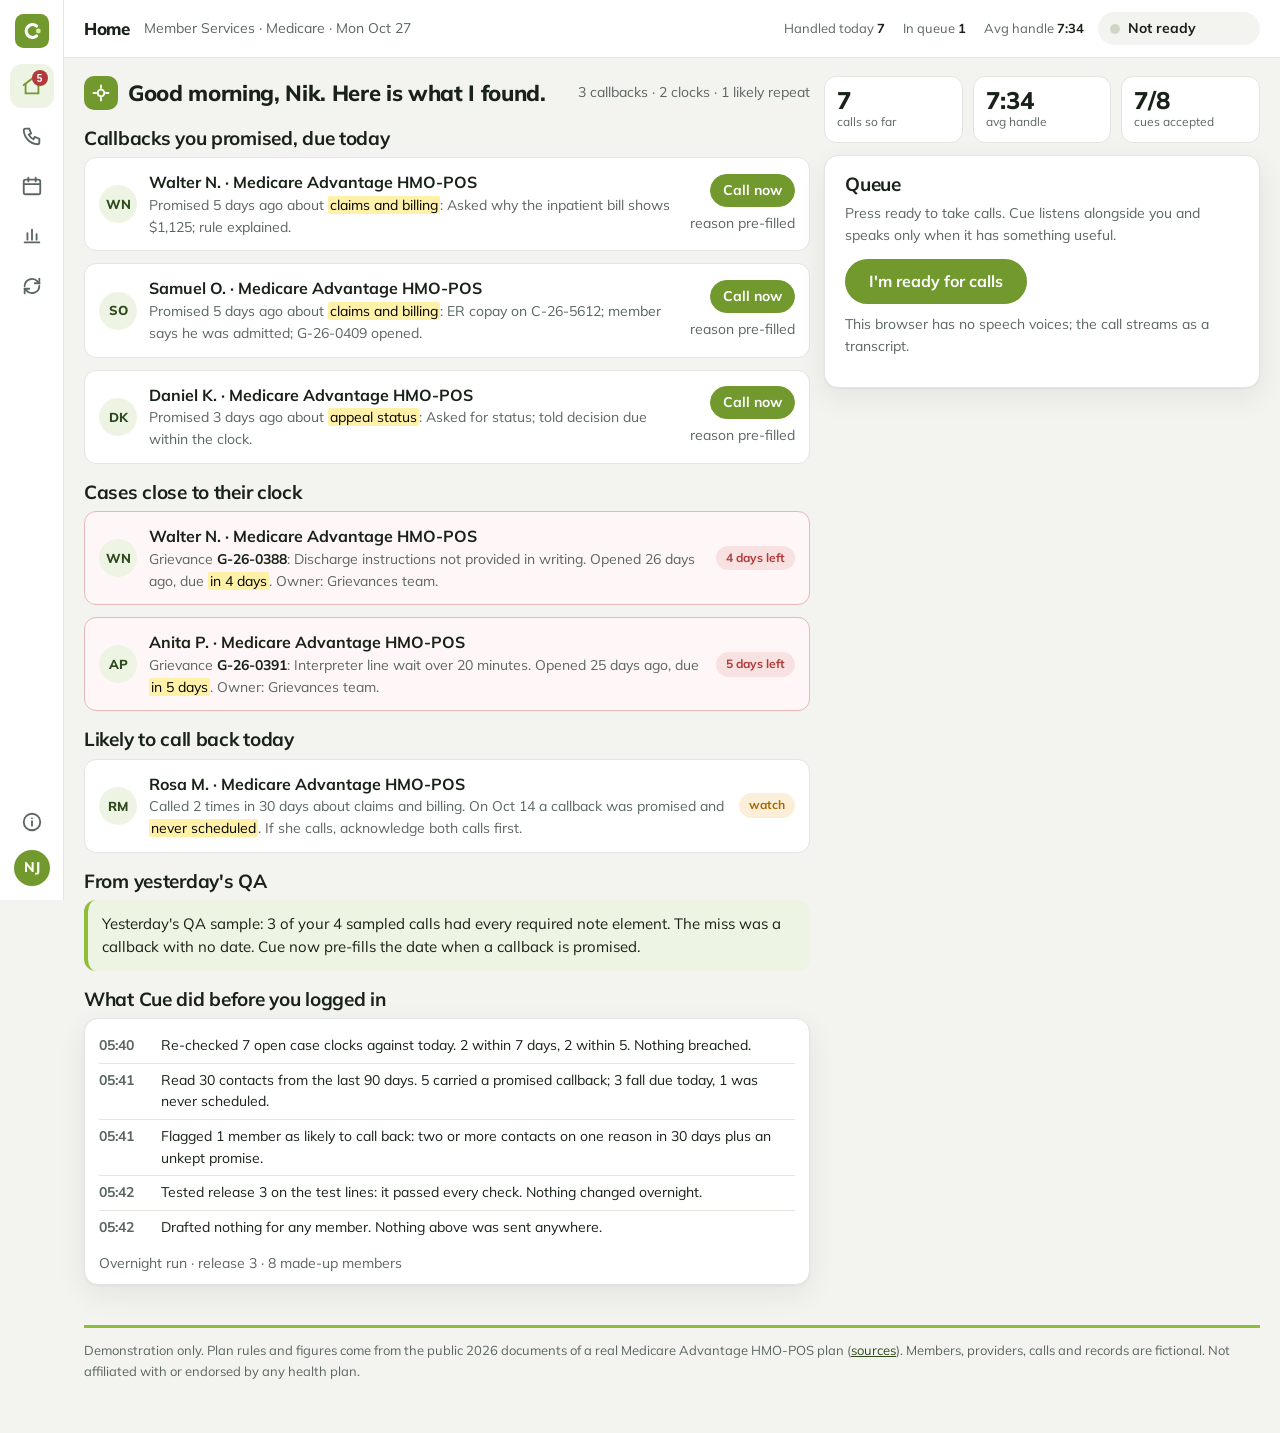
==== commit 783dc434: "Ground the plan rules and test lines in public 2026 plan documents The rules graph now uses one real" ====
--- a/app/index.html
+++ b/app/index.html
@@ -368,10 +368,14 @@
       <div class="tscroll"><table class="slices fails"><thead><tr><th>Group</th><th>What the member said</th><th>Right response</th><th>What CureCue did</th><th>Mistake and why</th><th>Status</th></tr></thead><tbody id="ev-fail-body"></tbody></table></div></div></section>
 
     <section class="evp" id="ev-dataset"><div class="card">
-      <h3>Test lines</h3><p class="small" id="ev-ds-meta"></p>
+      <h3>Where the right answers come from</h3><p class="small" style="margin:0 0 10px">Every plan rule and every right response points to a public document and page. Open any link to check it.</p>
+      <div id="ev-ds-sources"></div>
+      <h3 style="margin-top:18px">Every test line</h3><p class="small" id="ev-ds-meta"></p>
+      <div class="ctrl" style="margin:6px 0 10px"><label class="small" for="ev-ds-filter">Show</label><select id="ev-ds-filter" style="max-width:240px"><option value="all">All lines</option><option value="answer">Answer from a plan rule</option><option value="human">Leave to the advocate</option><option value="escalate">Hand to a supervisor</option><option value="g">Member sounds unhappy</option></select><input id="ev-ds-q" type="search" placeholder="Search the lines" style="max-width:240px"></div>
+      <div id="ev-ds-browse"></div>
+      <h3 style="margin-top:18px">What the lines cover</h3>
       <div class="strata" id="ev-ds-strata"></div>
-      <h3 style="margin-top:16px">When two people disagree on the right response</h3><div id="ev-ds-adj"></div>
-      <details style="margin-top:14px"><summary class="small" style="cursor:pointer;font-weight:700">Browse every test line</summary><div id="ev-ds-browse"></div></details></div></section>
+      <h3 style="margin-top:16px">When two people disagree on the right response</h3><div id="ev-ds-adj"></div></div></section>
 
     <section class="evp" id="ev-judge"><div class="card">
       <h3>Can the automatic grader be trusted?</h3>
@@ -395,7 +399,7 @@
       <p class="small" style="margin-top:12px">All eight steps are planned. What works today is step 3 in miniature: on every code change, the current release is tested on the made-up test lines, and a failed check fails the build.</p></div>
   </div>
 
-  <p class="foot">Demonstration only. Every member, plan, provider, figure and call is synthetic. No real health plan, organisation, person or document is represented.</p>
+  <p class="foot">Demonstration only. Plan rules and figures come from the public 2026 documents of a real Medicare Advantage HMO-POS plan (<a href="../evals.html#sources">sources</a>). Members, providers, calls and records are fictional. Not affiliated with or endorsed by any health plan.</p>
   </div>
 </div>
 </div>
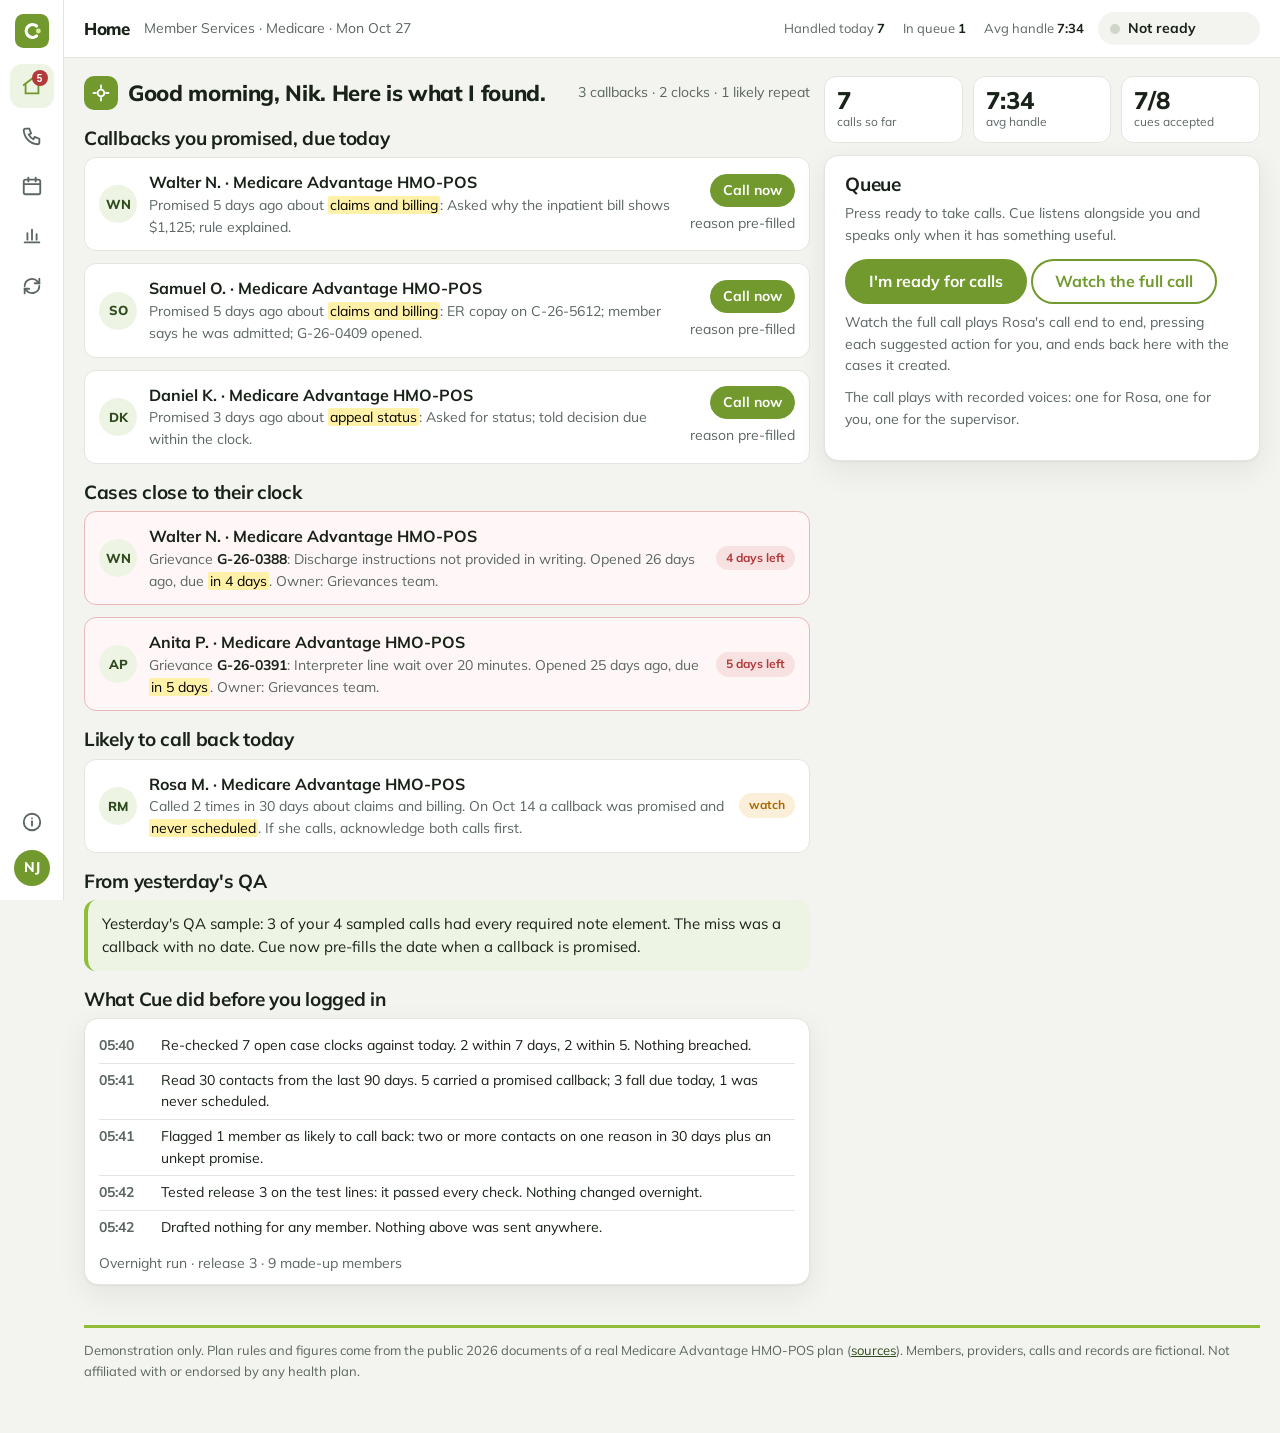
==== commit 9890d56a: "Full call with supervisor, three voices, source files in the repo - sources/: the plan's 2026 Summar" ====
--- a/app/index.html
+++ b/app/index.html
@@ -87,6 +87,9 @@
 .transcript{display:flex;flex-direction:column;gap:8px;max-height:400px;overflow:auto;padding-right:2px}
 .line{padding:10px 12px;border-radius:12px;background:var(--bg-2);max-width:92%;font-size:16px}
 .line.adv{background:var(--panel);border:1px solid var(--line);align-self:flex-end}
+.evhelp{margin:10px 0 14px;padding:10px 14px;border-radius:12px;background:var(--panel-2);font-size:15px}
+.line.sup{background:var(--warn-bg);border:1px solid transparent}
+.cue button.pressed{outline:3px solid var(--mint);outline-offset:2px}
 .line .w{font-size:11px;letter-spacing:.06em;text-transform:uppercase;color:var(--muted);display:block;font-weight:700}
 .line mark{background:var(--hl);color:inherit;padding:0 2px;border-radius:2px}
 .typing{color:var(--muted);font-size:14px;font-style:italic}
@@ -235,6 +238,7 @@
     <div class="home">
       <div class="brief">
         <div class="bhead"><div class="av"><svg viewBox="0 0 24 24" fill="none" stroke="#fff" stroke-width="2.2" stroke-linecap="round"><path d="M12 3v3M12 18v3M3 12h3M18 12h3"/><circle cx="12" cy="12" r="4"/></svg></div><h2 id="greet">Good afternoon, Nik. Here is what I found.</h2><span class="small" id="briefmeta"></span></div>
+        <div class="group" id="lastcall-wrap" hidden><h3>From your last call</h3><div id="lastcall" class="brief"></div></div>
         <div class="group"><h3>Callbacks you promised, due today</h3><div id="cb" class="brief"></div></div>
         <div class="group"><h3>Cases close to their clock</h3><div id="clock" class="brief"></div></div>
         <div class="group"><h3>Likely to call back today</h3><div id="likely" class="brief"></div></div>
@@ -245,7 +249,7 @@
         <div class="kpis" id="kpis"></div>
         <div class="card"><h3>Queue</h3>
           <p class="small" id="readynote">Press ready to take calls. Cue listens alongside you and speaks only when it has something useful.</p>
-          <button class="btn primary" id="goready">I'm ready for calls</button>
+          <button class="btn primary" id="goready">I'm ready for calls</button> <button class="btn" id="autoplay">Watch the full call</button><p class="small" style="margin:8px 0 0">Watch the full call plays Rosa's call end to end, pressing each suggested action for you, and ends back here with the cases it created.</p>
           <div class="queue" id="queue" hidden style="margin-top:12px"></div>
           <p class="small" id="voicenote" style="margin-top:10px"></p>
         </div>
@@ -343,7 +347,8 @@
   <!-- EVALS CONSOLE -->
   <div class="view" id="view-quality">
     <div class="evhead"><div><h2 style="margin:0">Test console</h2><p class="small" style="margin:4px 0 0">Every version of CureCue, tested on made-up lines a member might say, each with the right response written down in advance. Computed in this page from the same files the automatic test runs on every code change. <a href="../evals.html">How the testing works</a></p></div>
-      <div class="tabs" id="evtabs" role="tablist"><button role="tab" aria-selected="true" data-ev="runs">Releases</button><button role="tab" aria-selected="false" data-ev="detail">Release detail</button><button role="tab" aria-selected="false" data-ev="compare">Compare</button><button role="tab" aria-selected="false" data-ev="failures">Mistakes</button><button role="tab" aria-selected="false" data-ev="dataset">Test lines</button><button role="tab" aria-selected="false" data-ev="judge">Auto-grader</button></div></div>
+      <div class="tabs" id="evtabs" role="tablist"><button role="tab" aria-selected="true" data-ev="runs">Releases</button><button role="tab" aria-selected="false" data-ev="detail">Release detail</button><button role="tab" aria-selected="false" data-ev="compare">Compare</button><button role="tab" aria-selected="false" data-ev="failures">Mistakes</button><button role="tab" aria-selected="false" data-ev="dataset">Test lines</button><button role="tab" aria-selected="false" data-ev="judge">Auto-grader</button><button role="tab" aria-selected="false" data-ev="files">Files</button></div></div>
+    <p class="evhelp" id="ev-help"></p>
 
     <section class="evp on" id="ev-runs"><div class="card">
       <div class="tscroll"><table class="slices"><thead><tr><th>Release</th><th>Commit</th><th>Supervisor calls flagged</th><th>Right plan rule</th><th>Right place</th><th>Lines wrong</th><th>Result</th><th></th></tr></thead><tbody id="ev-runs-body"></tbody></table></div>
@@ -381,6 +386,17 @@
       <h3>Can the automatic grader be trusted?</h3>
       <div class="tscroll"><table class="slices"><thead><tr><th>What it marks</th><th>Agrees with people</th><th>Lines compared</th><th>Trusted?</th></tr></thead><tbody id="ev-judge-body"></tbody></table></div>
       <p class="small" id="ev-judge-note" style="margin-top:10px"></p></div></section>
+    <section class="evp" id="ev-files"><div class="card">
+      <h3>Source documents</h3><p class="small" style="margin:0 0 10px">The public documents the plan rules and right answers come from. A copy of each is kept in the repository; the checksum shows it is the same file as the original.</p>
+      <div id="ev-files-src"></div>
+      <h3 style="margin-top:18px">Every file the demo runs on</h3><p class="small" style="margin:0 0 10px">Open any file on GitHub. Nothing here calls a model or a live service.</p>
+      <div id="ev-files-code"></div>
+      <h3 style="margin-top:18px">Check it yourself</h3>
+      <pre class="small" style="background:var(--bg-2);padding:12px 14px;border-radius:12px;overflow:auto;margin:0">git clone https://github.com/nikjain15/CureCue && cd CureCue
+shasum -a 256 sources/*.pdf          # matches the checksums above
+node eval/check-sources.mjs          # every quoted line is on its cited page
+node eval/check-data.mjs             # the made-up records add up
+node eval/run.mjs                    # scores the current release on all test lines</pre></div></section>
   </div>
 
   <!-- LOOP -->
@@ -410,6 +426,7 @@
 <script src="../eval/judge.js"></script>
 <script src="data.js"></script>
 <script src="voice.js"></script>
+<script src="script.js"></script>
 <script src="app.js"></script>
 <script src="evals.js"></script>
 </body>
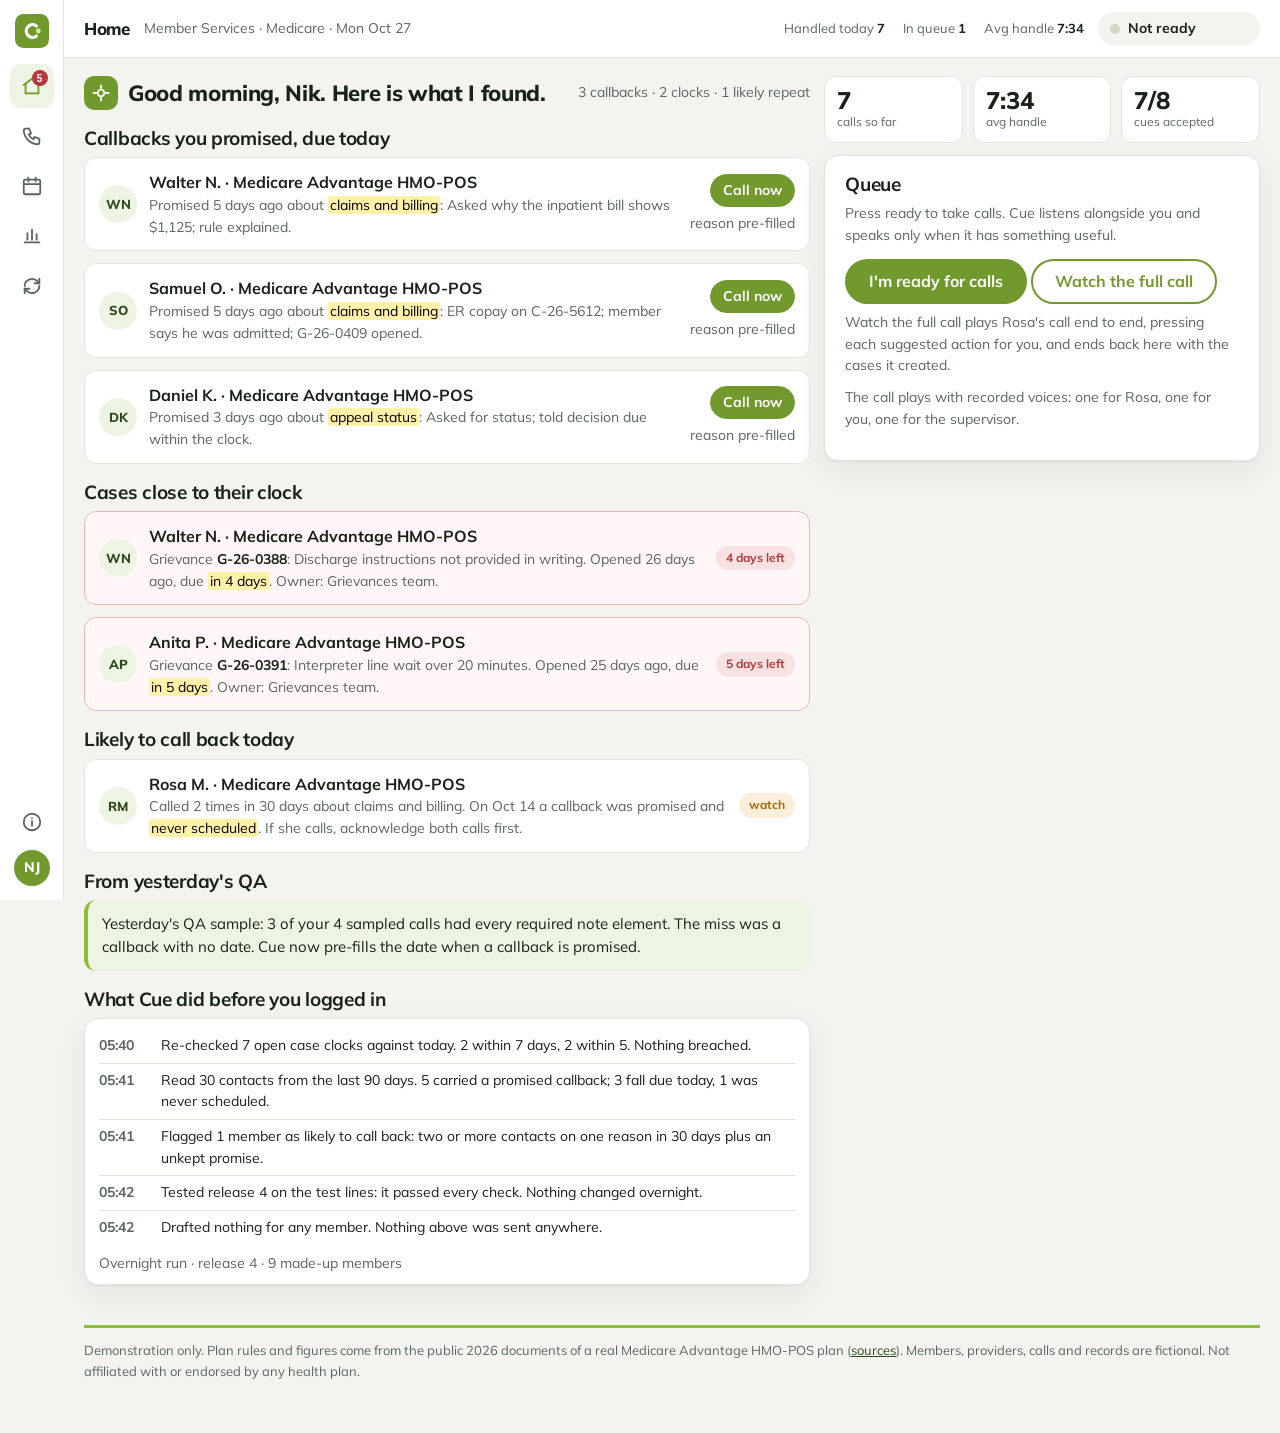
==== commit 9264fa66: "Release 4: more cited plan rules, a source trace on every Cue card - 16 more rules from the plan's S" ====
--- a/app/index.html
+++ b/app/index.html
@@ -119,6 +119,20 @@
 .cue .why{font-size:13px;color:var(--muted);cursor:pointer;text-decoration:underline;background:none;border:0;padding:0}
 .cue .det{display:none;margin-top:8px;font-size:14px;color:var(--muted);background:var(--panel);border-radius:8px;padding:8px 10px}
 .cue .det.on{display:block}
+.trace{list-style:none;margin:6px 0 0;padding:0;counter-reset:t}
+.trace>li{position:relative;padding:0 0 12px 30px;counter-increment:t;color:var(--fg)}
+.trace>li::before{content:counter(t);position:absolute;left:0;top:0;width:20px;height:20px;border-radius:50%;background:var(--green);color:#fff;font-size:11px;font-weight:800;display:grid;place-items:center}
+.trace>li::after{content:"";position:absolute;left:9.5px;top:22px;bottom:2px;width:1px;background:var(--line-2)}
+.trace>li:last-child::after{display:none}
+.trace>li.stop::before{background:var(--bad)}
+.trace .h{font-weight:800;font-size:12px;letter-spacing:.05em;text-transform:uppercase;color:var(--muted);display:block;margin-bottom:2px}
+.trace mark{background:var(--hl);padding:0 2px;border-radius:3px}
+.tnode{background:var(--bg-2);border:1px solid var(--line);border-radius:10px;padding:8px 10px;margin:6px 0}
+.tnode b{color:var(--fg)}
+.tnode q{display:block;margin-top:4px;font-style:italic;color:var(--muted);quotes:"\201C" "\201D"}
+.tnode .srcchip{display:inline-block;margin-top:4px;font-size:12px;font-weight:700;padding:1px 8px;border-radius:999px;background:var(--panel-2);color:var(--leaf);text-decoration:none}
+.tedge{font-size:12px;color:var(--muted);padding-left:12px}
+.figok{color:var(--good);font-weight:700}.figbad{color:var(--bad);font-weight:700}
 .cue .det code{font-size:13px;color:var(--leaf)}
 .ask{display:flex;gap:6px;margin-top:12px}
 .ask input{flex:1;font:inherit;font-size:14px;padding:9px 12px;border-radius:999px;border:1px solid var(--line);background:var(--panel);color:var(--fg);min-width:0}
@@ -306,7 +320,7 @@
             <div class="cues" id="cues"><div class="quiet" id="quiet"><span class="dot ready"></span><span>Listening. Nothing to add yet.</span></div></div>
             <form class="ask" id="ask" autocomplete="off"><input id="askq" placeholder="Ask Cue about this plan, e.g. what is the ER copay?" aria-label="Ask Cue"><button class="btn sm primary" type="submit">Ask</button></form>
             <p class="small" style="margin:6px 0 0">Answers come only from plan rules on file. Anything else, Cue says so.</p>
-            <details class="src"><summary>Where the answer comes from</summary><svg class="graph" viewBox="0 0 420 290" id="graph" role="img" aria-label="Plan rules and the path used"></svg><div class="small" id="clause">Tap a rule to read it.</div></details>
+            <details class="src" open><summary>How Cue found its last answer</summary><div id="lasttrace" class="small" style="margin:8px 0">Nothing yet. When Cue suggests something, the steps behind it appear here.</div><p class="small" style="margin:10px 0 4px"><b>The plan rules Cue can walk</b> · the green path is the one it used. Tap a rule to read it.</p><svg class="graph" viewBox="0 0 420 290" id="graph" role="img" aria-label="Plan rules and the path used"></svg><div class="small" id="clause">Tap a rule to read it.</div></details>
           </div>
         </div>
         <div class="col c3">
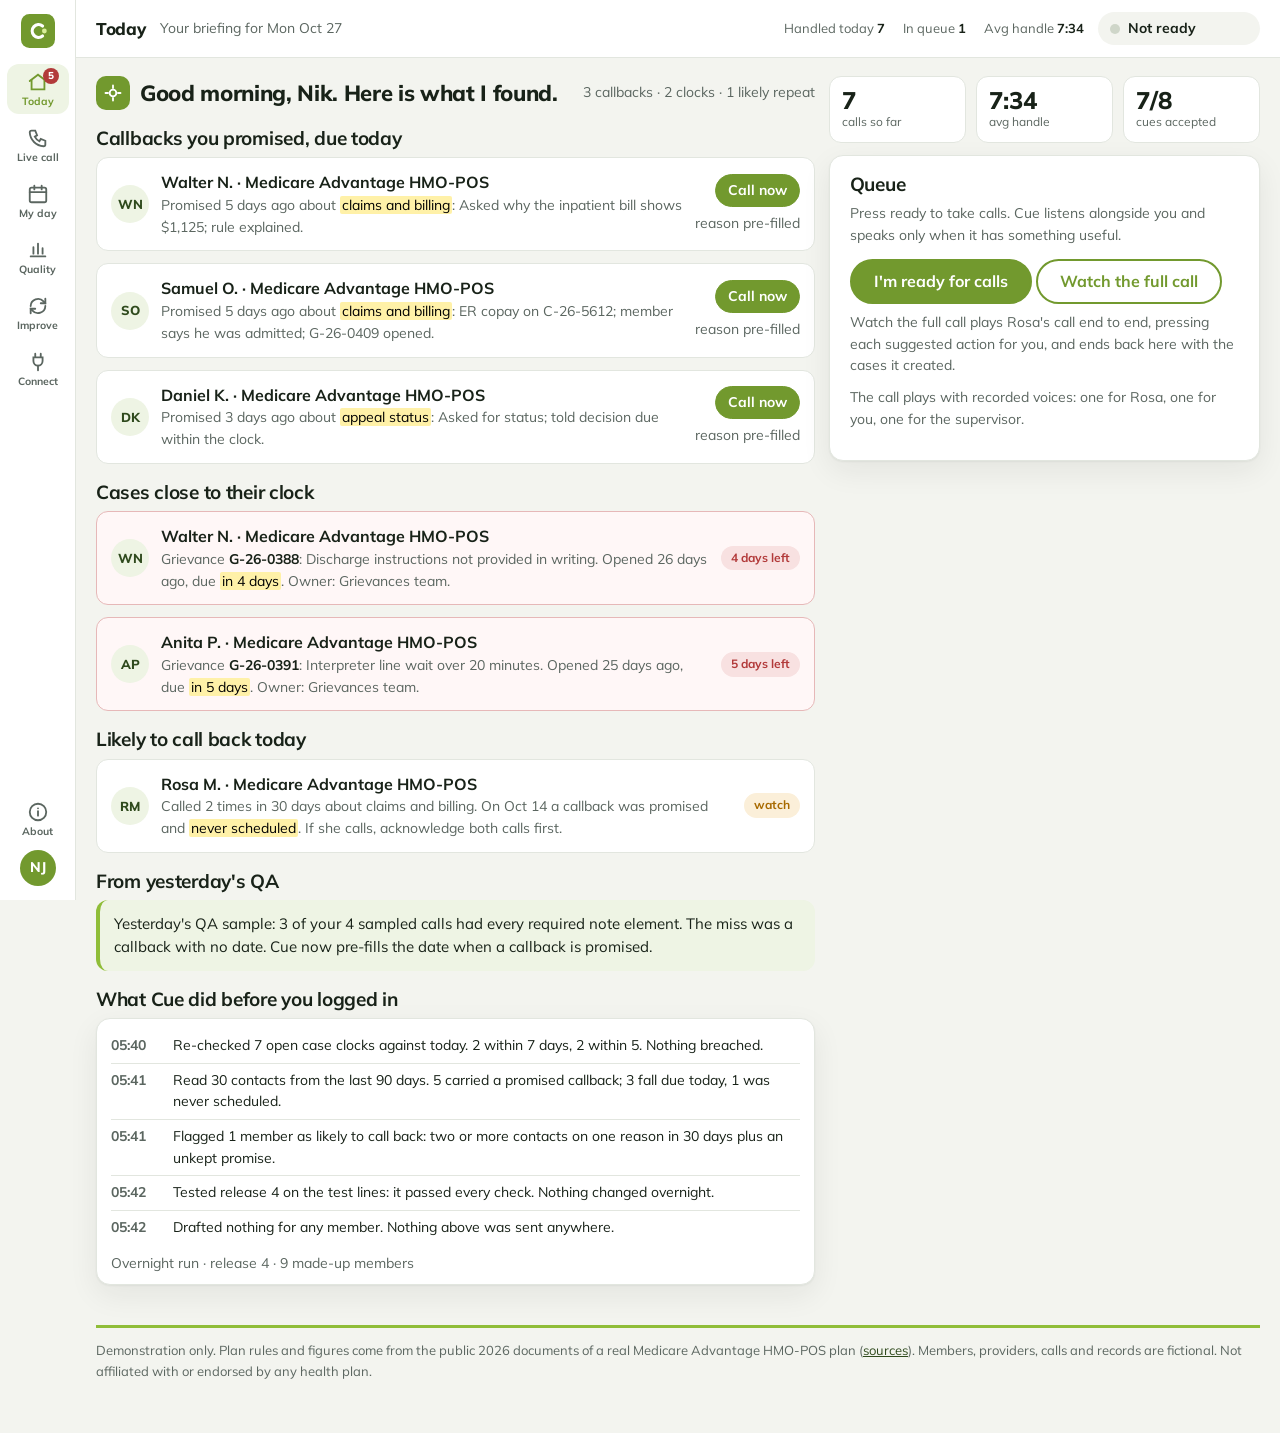
==== commit f2f7f5b3: "Connections screen with live sources; product-style titles - Desk rail gets labels; screens renamed " ====
--- a/app/index.html
+++ b/app/index.html
@@ -10,16 +10,17 @@
 <style>
 /* The desk: rail, top bar, one working area. Home is Cue's briefing. In a call: softphone and transcript left, Cue centre, member 360 right. */
 body{background:var(--bg-2)}
-.shell{display:grid;grid-template-columns:64px 1fr;min-height:100vh}
+.shell{display:grid;grid-template-columns:76px 1fr;min-height:100vh}
 .rail{background:var(--panel);border-right:1px solid var(--line);display:flex;flex-direction:column;align-items:center;padding:14px 0;gap:6px;position:sticky;top:0;height:100vh}
 .rail .mark{width:34px;height:34px;margin-bottom:10px}
-.rail button,.rail a{width:44px;height:44px;border-radius:12px;border:0;background:transparent;color:var(--muted);display:grid;place-items:center;cursor:pointer;position:relative}
+.rail button,.rail a{width:62px;min-height:50px;border-radius:12px;border:0;background:transparent;color:var(--muted);display:flex;flex-direction:column;align-items:center;justify-content:center;gap:3px;cursor:pointer;position:relative;padding:6px 2px;font:inherit}
+.rail .lbl{font-size:10.5px;font-weight:700;line-height:1.1;text-align:center}
 .rail svg{width:22px;height:22px}
 .rail button[aria-current="page"]{background:var(--panel-2);color:var(--green)}
 .rail button:hover,.rail a:hover{background:var(--bg-2)}
 .rail .sp{flex:1}
 .rail .me{width:36px;height:36px;border-radius:50%;background:var(--green);color:#fff;display:grid;place-items:center;font-weight:800;font-size:14px}
-.rail .n{position:absolute;top:6px;right:6px;min-width:16px;height:16px;border-radius:8px;background:var(--bad);color:#fff;font-size:10px;font-weight:800;display:grid;place-items:center;padding:0 4px}
+.rail .n{position:absolute;top:4px;right:10px;min-width:16px;height:16px;border-radius:8px;background:var(--bad);color:#fff;font-size:10px;font-weight:800;display:grid;place-items:center;padding:0 4px}
 .main{min-width:0;display:flex;flex-direction:column}
 .top{display:flex;align-items:center;gap:14px;padding:10px 20px;background:var(--panel);border-bottom:1px solid var(--line);min-height:58px;flex-wrap:wrap}
 .top h1{font-size:17px;margin:0;font-weight:800}
@@ -88,6 +89,19 @@
 .line{padding:10px 12px;border-radius:12px;background:var(--bg-2);max-width:92%;font-size:16px}
 .line.adv{background:var(--panel);border:1px solid var(--line);align-self:flex-end}
 .evhelp{margin:10px 0 14px;padding:10px 14px;border-radius:12px;background:var(--panel-2);font-size:15px}
+.cgroup{margin-bottom:22px}.cgroup h2{font-size:20px;margin:0 0 2px}
+.cgrid{display:grid;gap:12px;grid-template-columns:repeat(auto-fill,minmax(300px,1fr));margin-top:10px}
+.ccard{background:var(--panel);border:1px solid var(--line);border-radius:14px;padding:14px 16px;display:flex;flex-direction:column;gap:6px}
+.ccard .ctop{display:flex;justify-content:space-between;gap:8px;align-items:flex-start;flex-wrap:wrap}
+.ccard ul{margin:2px 0 6px;padding-left:18px;font-size:14px;color:var(--muted)}
+.ccard .btn{align-self:flex-start}
+.ccard:has(.cout:not(:empty)){grid-column:1/-1}
+.rail a{text-decoration:none}
+.cout:empty{display:none}.cout{margin-top:6px;font-size:14px}
+.cout td.good,.cout .good{color:var(--good)}.cout td.bad,.cout .bad{color:var(--bad)}
+ul.checks{list-style:none;margin:0;padding:0}ul.checks li{padding:3px 0;font-weight:700}
+ul.feed{margin:0;padding-left:18px}ul.feed li{margin:4px 0}
+.miclive{display:flex;align-items:center;gap:8px;font-weight:700}
 .line.sup{background:var(--warn-bg);border:1px solid transparent}
 .cue button.pressed{outline:3px solid var(--mint);outline-offset:2px}
 .line .w{font-size:11px;letter-spacing:.06em;text-transform:uppercase;color:var(--muted);display:block;font-weight:700}
@@ -230,18 +244,19 @@
 <div class="shell">
 <nav class="rail" aria-label="Desk">
   <img class="mark" src="../assets/mark.svg" alt="CureCue">
-  <button data-view="home" aria-current="page" title="Home" aria-label="Home"><svg viewBox="0 0 24 24" fill="none" stroke="currentColor" stroke-width="2" stroke-linecap="round"><path d="M3 11 12 4l9 7"/><path d="M5 10v10h14V10"/></svg><span class="n" id="homen"></span></button>
-  <button data-view="desk" title="Call" aria-label="Call"><svg viewBox="0 0 24 24" fill="none" stroke="currentColor" stroke-width="2" stroke-linecap="round"><path d="M5 4h4l2 5-2.5 1.5a11 11 0 0 0 5 5L15 13l5 2v4a2 2 0 0 1-2 2A16 16 0 0 1 3 6a2 2 0 0 1 2-2"/></svg></button>
-  <button data-view="day" title="My day" aria-label="My day"><svg viewBox="0 0 24 24" fill="none" stroke="currentColor" stroke-width="2" stroke-linecap="round"><rect x="3" y="5" width="18" height="16" rx="2"/><path d="M3 10h18M8 3v4M16 3v4"/></svg></button>
-  <button data-view="quality" title="Evals" aria-label="Evals"><svg viewBox="0 0 24 24" fill="none" stroke="currentColor" stroke-width="2" stroke-linecap="round"><path d="M4 19h16M7 16V9M12 16V5M17 16v-6"/></svg></button>
-  <button data-view="loop" title="How it learns" aria-label="How it learns"><svg viewBox="0 0 24 24" fill="none" stroke="currentColor" stroke-width="2" stroke-linecap="round"><path d="M4 12a8 8 0 0 1 14-5l2 2M20 12a8 8 0 0 1-14 5l-2-2"/><path d="M20 4v5h-5M4 20v-5h5"/></svg></button>
+  <button data-view="home" aria-current="page" title="Today" aria-label="Today"><svg viewBox="0 0 24 24" fill="none" stroke="currentColor" stroke-width="2" stroke-linecap="round"><path d="M3 11 12 4l9 7"/><path d="M5 10v10h14V10"/></svg><span class="n" id="homen"></span><span class="lbl">Today</span></button>
+  <button data-view="desk" title="Live call" aria-label="Live call"><svg viewBox="0 0 24 24" fill="none" stroke="currentColor" stroke-width="2" stroke-linecap="round"><path d="M5 4h4l2 5-2.5 1.5a11 11 0 0 0 5 5L15 13l5 2v4a2 2 0 0 1-2 2A16 16 0 0 1 3 6a2 2 0 0 1 2-2"/></svg><span class="lbl">Live call</span></button>
+  <button data-view="day" title="My day" aria-label="My day"><svg viewBox="0 0 24 24" fill="none" stroke="currentColor" stroke-width="2" stroke-linecap="round"><rect x="3" y="5" width="18" height="16" rx="2"/><path d="M3 10h18M8 3v4M16 3v4"/></svg><span class="lbl">My day</span></button>
+  <button data-view="quality" title="Quality" aria-label="Quality"><svg viewBox="0 0 24 24" fill="none" stroke="currentColor" stroke-width="2" stroke-linecap="round"><path d="M4 19h16M7 16V9M12 16V5M17 16v-6"/></svg><span class="lbl">Quality</span></button>
+  <button data-view="loop" title="Improvement loop" aria-label="Improvement loop"><svg viewBox="0 0 24 24" fill="none" stroke="currentColor" stroke-width="2" stroke-linecap="round"><path d="M4 12a8 8 0 0 1 14-5l2 2M20 12a8 8 0 0 1-14 5l-2-2"/><path d="M20 4v5h-5M4 20v-5h5"/></svg><span class="lbl">Improve</span></button>
+  <button data-view="connect" title="Connections" aria-label="Connections"><svg viewBox="0 0 24 24" fill="none" stroke="currentColor" stroke-width="2" stroke-linecap="round"><path d="M9 7V3M15 7V3M7 7h10v4a5 5 0 0 1-10 0z"/><path d="M12 16v5"/></svg><span class="lbl">Connect</span></button>
   <span class="sp"></span>
-  <a href="../" title="About CureCue" aria-label="About CureCue"><svg viewBox="0 0 24 24" fill="none" stroke="currentColor" stroke-width="2" stroke-linecap="round"><circle cx="12" cy="12" r="9"/><path d="M12 11v5M12 8h.01"/></svg></a>
+  <a href="../" title="About CureCue" aria-label="About CureCue"><svg viewBox="0 0 24 24" fill="none" stroke="currentColor" stroke-width="2" stroke-linecap="round"><circle cx="12" cy="12" r="9"/><path d="M12 11v5M12 8h.01"/></svg><span class="lbl">About</span></a>
   <span class="me" title="Nik J.">NJ</span>
 </nav>
 <div class="main">
   <header class="top">
-    <h1 id="title">Home</h1><span class="crumb" id="crumb">Member Services · Medicare · Mon Oct 27</span>
+    <h1 id="title">Today</h1><span class="crumb" id="crumb">Your briefing for Mon Oct 27</span>
     <div class="stats"><span>Handled today <b id="handled">7</b></span><span>In queue <b id="qn">1</b></span><span>Avg handle <b id="aht">6:00</b></span></div>
     <div class="status"><span class="dot" id="dot"></span><span id="stt">Not ready</span><span class="t" id="timer"></span></div>
   </header>
@@ -360,7 +375,7 @@
 
   <!-- EVALS CONSOLE -->
   <div class="view" id="view-quality">
-    <div class="evhead"><div><h2 style="margin:0">Test console</h2><p class="small" style="margin:4px 0 0">Every version of CureCue, tested on made-up lines a member might say, each with the right response written down in advance. Computed in this page from the same files the automatic test runs on every code change. <a href="../evals.html">How the testing works</a></p></div>
+    <div class="evhead"><div><h2 style="margin:0">Release testing</h2><p class="small" style="margin:4px 0 0">Every version of CureCue, tested on made-up lines a member might say, each with the right response written down in advance. Computed in this page from the same files the automatic test runs on every code change. <a href="../evals.html">How the testing works</a></p></div>
       <div class="tabs" id="evtabs" role="tablist"><button role="tab" aria-selected="true" data-ev="runs">Releases</button><button role="tab" aria-selected="false" data-ev="detail">Release detail</button><button role="tab" aria-selected="false" data-ev="compare">Compare</button><button role="tab" aria-selected="false" data-ev="failures">Mistakes</button><button role="tab" aria-selected="false" data-ev="dataset">Test lines</button><button role="tab" aria-selected="false" data-ev="judge">Auto-grader</button><button role="tab" aria-selected="false" data-ev="files">Files</button></div></div>
     <p class="evhelp" id="ev-help"></p>
 
@@ -413,6 +428,9 @@
 node eval/run.mjs                    # scores the current release on all test lines</pre></div></section>
   </div>
 
+  <!-- CONNECTIONS -->
+  <div class="view" id="view-connect"><div id="connect"></div></div>
+
   <!-- LOOP -->
   <div class="view" id="view-loop">
     <div class="card"><h2>How Cue gets better every week, with a person at both gates</h2>
@@ -442,6 +460,7 @@
 <script src="voice.js"></script>
 <script src="script.js"></script>
 <script src="app.js"></script>
+<script src="connect.js"></script>
 <script src="evals.js"></script>
 </body>
 </html>
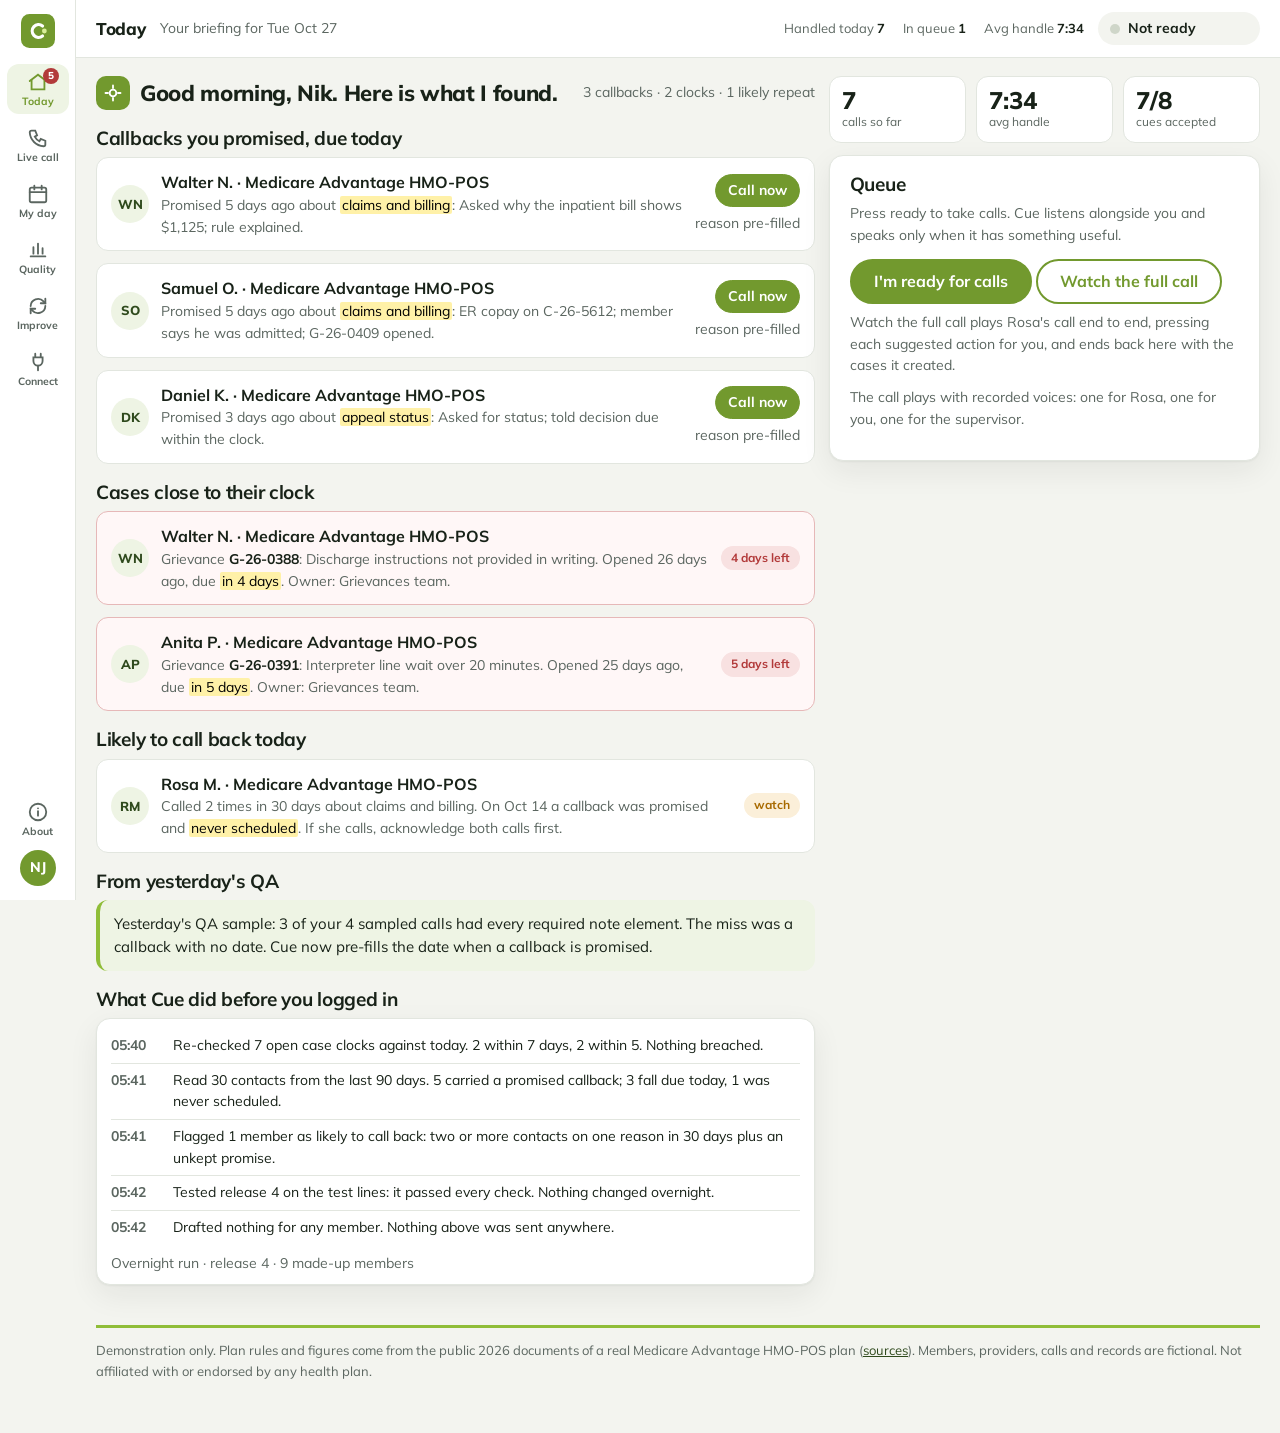
==== commit 653f9810: "Re-audit fixes: weekday, live counts, current release, computed dates - Oct 27, 2026 is a Tuesday: d" ====
--- a/app/index.html
+++ b/app/index.html
@@ -256,7 +256,7 @@
 </nav>
 <div class="main">
   <header class="top">
-    <h1 id="title">Today</h1><span class="crumb" id="crumb">Your briefing for Mon Oct 27</span>
+    <h1 id="title">Today</h1><span class="crumb" id="crumb">Your briefing for Tue Oct 27</span>
     <div class="stats"><span>Handled today <b id="handled">7</b></span><span>In queue <b id="qn">1</b></span><span>Avg handle <b id="aht">6:00</b></span></div>
     <div class="status"><span class="dot" id="dot"></span><span id="stt">Not ready</span><span class="t" id="timer"></span></div>
   </header>
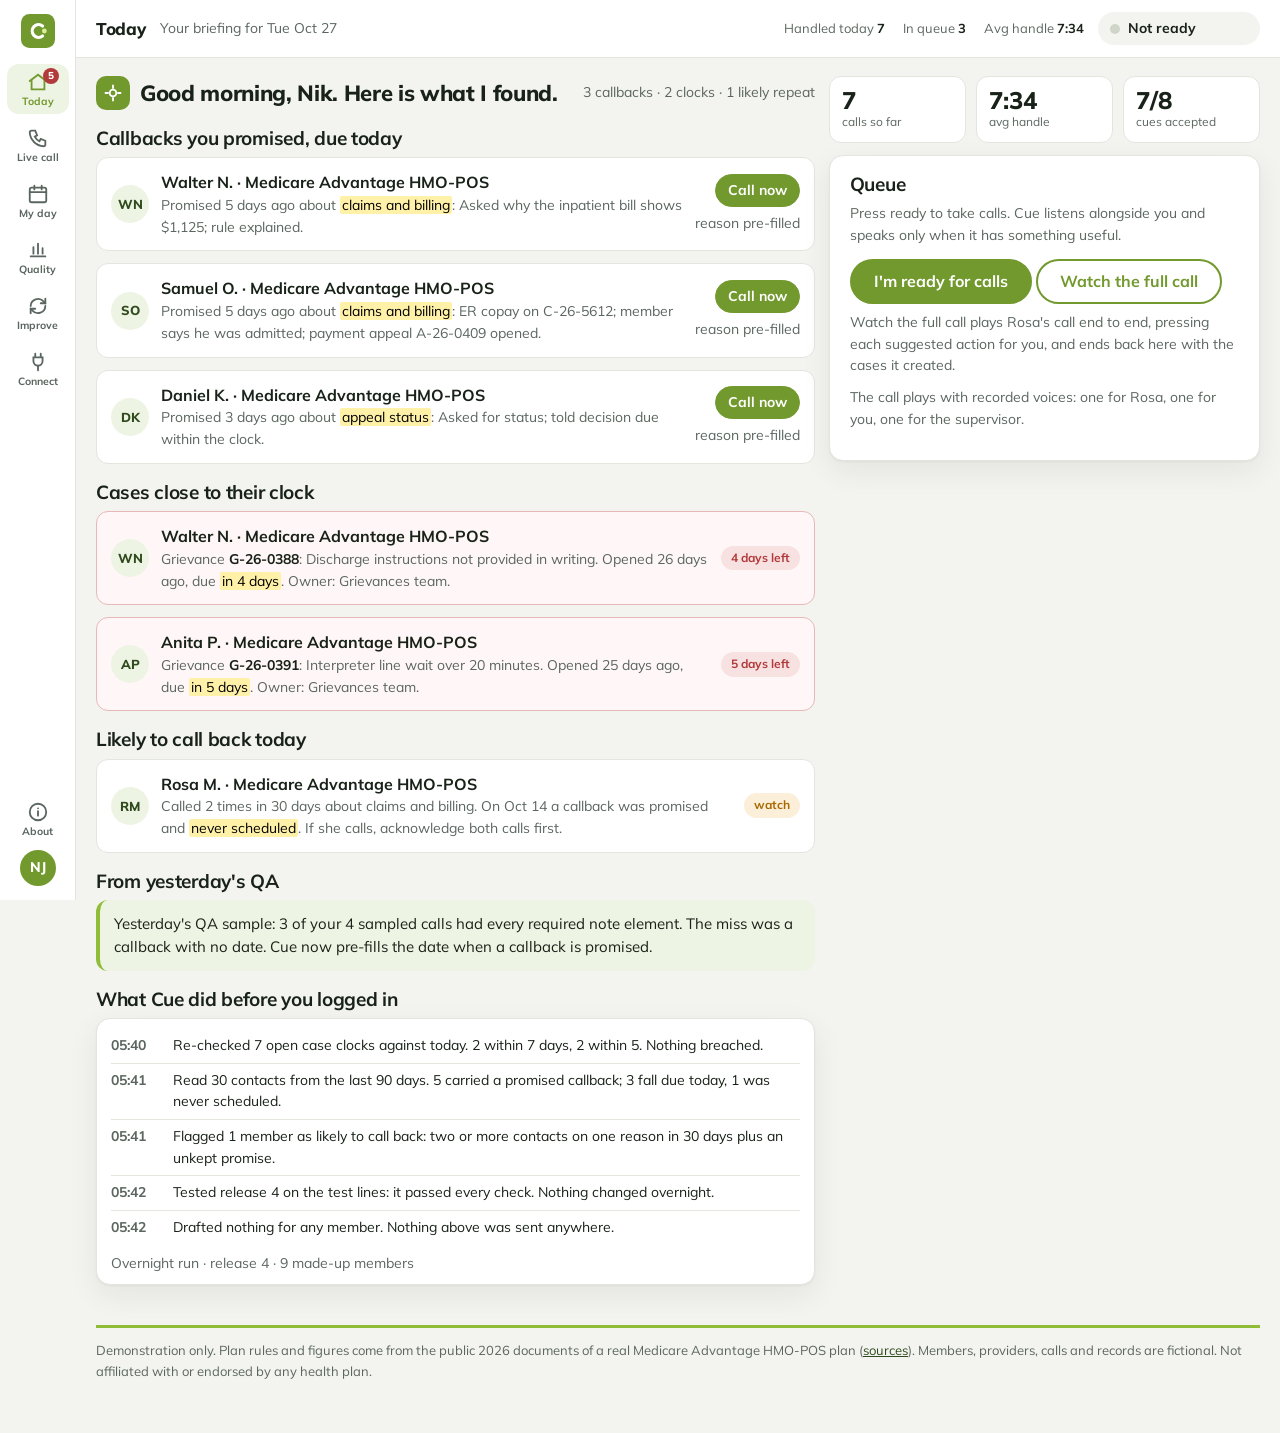
==== commit 9c11e337: "Re-audit: data, wording, desk behaviour, improvement loop, voices Plan rules and test lines (checked" ====
--- a/app/index.html
+++ b/app/index.html
@@ -217,10 +217,24 @@
 .tile{background:var(--panel);border:1px solid var(--line);border-radius:12px;padding:12px 14px}
 .tile .n{font-size:30px;font-weight:800;line-height:1.1}.tile .l{font-size:13px;color:var(--muted)}
 @media (max-width:600px){table.gates thead{display:none}table.gates tr{display:grid;grid-template-columns:1fr auto;gap:2px 10px;padding:8px 0;border-bottom:1px solid var(--line)}table.gates td{border:0;padding:0}table.gates td:first-child{grid-column:1/-1;font-size:12px;text-transform:uppercase;letter-spacing:.05em;color:var(--muted)}table.gates td:nth-child(2){grid-column:1/-1}table.gates td:nth-child(4){color:var(--muted);font-size:14px}}
-.loop{display:grid;gap:10px;grid-template-columns:repeat(auto-fit,minmax(170px,1fr))}
-.step{background:var(--panel);border:1px solid var(--line);border-radius:12px;padding:12px;font-size:15px;border-top:4px solid var(--brand)}
-.step.gate{border-top-color:var(--bad);background:var(--bad-bg);border-color:transparent}
-.step b{display:block;font-size:12px;color:var(--muted);letter-spacing:.05em;text-transform:uppercase}
+.lphase{display:flex;align-items:center;gap:10px;margin:6px 0 8px;font-size:12px;font-weight:800;letter-spacing:.08em;text-transform:uppercase;color:var(--muted)}
+.lphase i{flex:1;height:1px;background:var(--line)}
+.lflow{list-style:none;margin:0 0 14px;padding:0;display:grid;grid-template-columns:repeat(4,minmax(0,1fr));gap:14px;counter-reset:lf}
+.lflow[start="5"]{counter-reset:lf 4}
+@media (max-width:1000px){.lflow{grid-template-columns:repeat(2,minmax(0,1fr))}}
+@media (max-width:560px){.lflow{grid-template-columns:1fr}}
+.lflow li{counter-increment:lf;position:relative;background:var(--panel);border:1px solid var(--line);border-radius:14px;padding:14px 14px 12px;display:flex;flex-direction:column;gap:6px}
+.lflow li b{font-family:var(--display);font-size:16px}
+.lflow li b::before{content:counter(lf);display:inline-grid;place-items:center;width:22px;height:22px;border-radius:50%;background:var(--green);color:#fff;font-size:12px;margin-right:8px}
+.lflow li:not(:last-child)::after{content:"→";position:absolute;right:-12px;top:22px;color:var(--line-2);font-weight:800}
+@media (max-width:1000px){.lflow li::after{display:none}}
+.lflow li p{margin:0;font-size:14px;color:var(--muted)}
+.lflow dl{margin:2px 0 4px;display:grid;grid-template-columns:auto 1fr;gap:2px 8px;font-size:13px}
+.lflow dt{color:var(--muted)}.lflow dd{margin:0;font-weight:700}
+.lflow .pill{align-self:flex-start;margin-top:auto}
+.lflow li.human{border:1.5px solid var(--leaf);background:var(--panel-2)}
+.hbadge{align-self:flex-start;font-size:11px;font-weight:800;letter-spacing:.04em;text-transform:uppercase;color:#fff;background:var(--leaf);padding:2px 8px;border-radius:999px}
+.lback{margin:0;font-size:14px;font-weight:700;color:var(--leaf)}
 .evhead{display:flex;gap:14px;align-items:flex-end;flex-wrap:wrap;margin-bottom:12px}
 .evhead .tabs{margin-left:auto;display:flex;gap:4px;flex-wrap:wrap}
 .evhead .tabs button{font:inherit;font-size:13px;font-weight:700;padding:7px 12px;border-radius:999px;border:1.5px solid var(--line);background:var(--panel);color:var(--muted);cursor:pointer}
@@ -433,18 +447,26 @@
 
   <!-- LOOP -->
   <div class="view" id="view-loop">
-    <div class="card"><h2>How Cue gets better every week, with a person at both gates</h2>
-      <div class="loop" style="margin-top:12px">
-        <div class="step"><b>1 capture</b>Every call, every cue, every click you make.</div>
-        <div class="step"><b>2 label</b>200 lines a day re-checked by two advocates.</div>
-        <div class="step"><b>3 test</b>Nightly test against the eight pass/fail checks.</div>
-        <div class="step"><b>4 propose</b>One suggested change, with the calls that motivated it.</div>
-        <div class="step gate"><b>5 a person decides</b>Product owner approves, edits or rejects.</div>
-        <div class="step"><b>6 try small</b>5% of advocates, three days.</div>
-        <div class="step gate"><b>7 a person signs</b>Release checklist signed, then everyone.</div>
-        <div class="step"><b>8 watch</b>If a topic slips, Cue goes quiet on that topic.</div>
-      </div>
-      <p class="small" style="margin-top:12px">All eight steps are planned. What works today is step 3 in miniature: on every code change, the current release is tested on the made-up test lines, and a failed check fails the build.</p></div>
+    <div class="card">
+      <h2 style="margin:0 0 4px">How Cue gets better, safely</h2>
+      <p class="small" style="margin:0 0 14px">A weekly loop: learn from real calls, test every change, ship it to a few advocates first, and keep watching. A person signs off twice. Nothing changes itself.</p>
+      <div class="lphase"><span>Learn</span><i></i></div>
+      <ol class="lflow">
+        <li><b>Capture</b><p>Every call, cue, click and edit, with the release that produced it.</p><dl><dt>Owner</dt><dd>Cue, automatically</dd><dt>Produces</dt><dd>Call event log</dd></dl><span class="pill design">planned</span></li>
+        <li><b>Label</b><p>Two QA advocates mark a daily sample; every grievance and escalation is included.</p><dl><dt>Owner</dt><dd>QA advocates</dd><dt>Produces</dt><dd>New test lines, agreement rate</dd></dl><span class="pill design">planned</span></li>
+        <li><b>Evaluate</b><p>Every candidate runs the eight pass/fail checks, by language and tone.</p><dl><dt>Owner</dt><dd>CI, on every change</dd><dt>Produces</dt><dd>Scorecard and named mistakes</dd></dl><span class="pill good">built</span></li>
+        <li><b>Propose</b><p>One change at a time, with the calls that motivated it.</p><dl><dt>Owner</dt><dd>Rules engineer</dd><dt>Produces</dt><dd>A candidate release</dd></dl><span class="pill design">planned</span></li>
+      </ol>
+      <div class="lphase"><span>Ship</span><i></i></div>
+      <ol class="lflow" start="5">
+        <li class="human"><span class="hbadge">Human sign-off</span><b>Review</b><p>Approves, edits or rejects the change, reading its test results.</p><dl><dt>Owner</dt><dd>Product owner</dd><dt>Produces</dt><dd>A recorded decision</dd></dl><span class="pill design">planned</span></li>
+        <li><b>Canary</b><p>5% of advocates for three days, compared with advocates who don't have it.</p><dl><dt>Owner</dt><dd>Operations lead</dd><dt>Produces</dt><dd>Canary vs control report</dd></dl><span class="pill design">planned</span></li>
+        <li class="human"><span class="hbadge">Human sign-off</span><b>Approve release</b><p>Release checklist signed, then every advocate gets it.</p><dl><dt>Owner</dt><dd>Release board: product, compliance, operations</dd><dt>Produces</dt><dd>Signed checklist</dd></dl><span class="pill design">planned</span></li>
+        <li><b>Monitor</b><p>Results by topic and group. If a topic slips below its mark, Cue pauses on that topic only.</p><dl><dt>Owner</dt><dd>Cue and operations</dd><dt>Produces</dt><dd>Drift alerts, topic pauses</dd></dl><span class="pill design">planned</span></li>
+      </ol>
+      <p class="lback">↺ Monitoring feeds the next week's capture.</p>
+      <p class="small" style="margin:14px 0 0"><b>Built today:</b> step 3. On every code change, CI tests the current release on all the test lines, and a failed check fails the build (see <a href="#evals" data-goto="quality">Quality</a>). The other steps are the production design.</p>
+    </div>
   </div>
 
   <p class="foot">Demonstration only. Plan rules and figures come from the public 2026 documents of a real Medicare Advantage HMO-POS plan (<a href="../evals.html#sources">sources</a>). Members, providers, calls and records are fictional. Not affiliated with or endorsed by any health plan.</p>
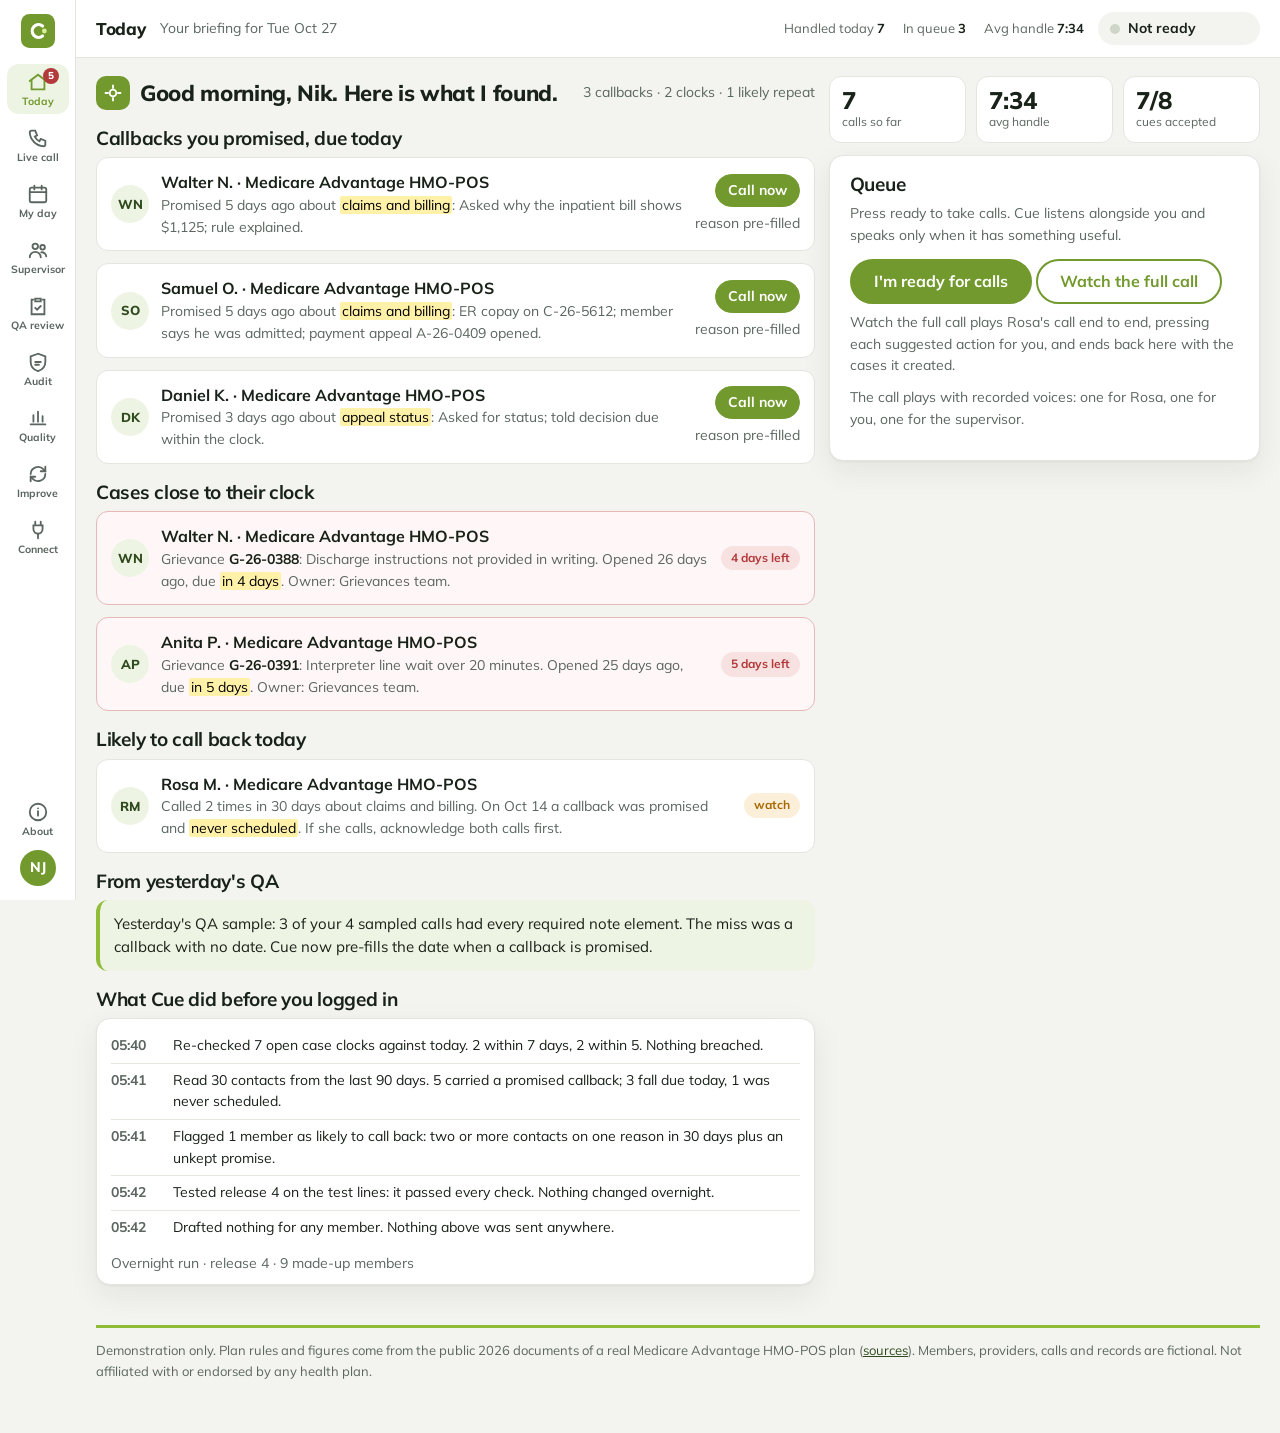
==== commit 81238c6f: "Supervisor, QA review and Audit screens; Connections as admin console - Audit log shared across the " ====
--- a/app/index.html
+++ b/app/index.html
@@ -69,7 +69,7 @@
 section.scr{display:none}section.scr.on{display:block}
 .three{display:grid;gap:14px;grid-template-columns:1fr 1fr 1fr}
 @media (max-width:1100px){.three{grid-template-columns:1fr 1fr}.c3{grid-column:1/-1}}
-@media (max-width:720px){.three{grid-template-columns:1fr}.shell{grid-template-columns:1fr}.rail{flex-direction:row;height:auto;position:static;padding:8px 10px;border-right:0;border-bottom:1px solid var(--line);gap:2px}.rail .sp{display:none}.rail .mark{margin:0 4px 0 0;width:30px;height:30px}.rail button,.rail a{width:38px;height:38px}.rail .me{width:32px;height:32px;font-size:12px}.home{grid-template-columns:1fr}.kpis{grid-template-columns:1fr 1fr}}
+@media (max-width:720px){.three{grid-template-columns:1fr}.shell{grid-template-columns:1fr}.rail{flex-direction:row;height:auto;position:static;padding:8px 10px;border-right:0;border-bottom:1px solid var(--line);gap:2px;overflow-x:auto;max-width:100vw;min-width:0}.rail button,.rail a{flex:0 0 auto}.main{min-width:0}.rail .sp{display:none}.rail .mark{margin:0 4px 0 0;width:30px;height:30px}.rail button,.rail a{width:38px;height:38px}.rail .me{width:32px;height:32px;font-size:12px}.home{grid-template-columns:1fr}.kpis{grid-template-columns:1fr 1fr}}
 .col{min-width:0;display:flex;flex-direction:column;gap:14px}
 .phone{display:flex;align-items:center;gap:12px;padding:12px 14px;border-radius:14px;background:var(--fg);color:#fff;flex-wrap:wrap}
 .phone .av{width:40px;height:40px;border-radius:50%;background:var(--brand);display:grid;place-items:center;font-weight:800;color:#1d2a0c}
@@ -89,6 +89,7 @@
 .line{padding:10px 12px;border-radius:12px;background:var(--bg-2);max-width:92%;font-size:16px}
 .line.adv{background:var(--panel);border:1px solid var(--line);align-self:flex-end}
 .evhelp{margin:10px 0 14px;padding:10px 14px;border-radius:12px;background:var(--panel-2);font-size:15px}
+.qacall{border:1px solid var(--line);border-radius:12px;padding:12px 14px;margin-top:10px}.qahead{display:flex;gap:8px;align-items:center;flex-wrap:wrap}
 .cgroup{margin-bottom:22px}.cgroup h2{font-size:20px;margin:0 0 2px}
 .cgrid{display:grid;gap:12px;grid-template-columns:repeat(auto-fill,minmax(300px,1fr));margin-top:10px}
 .ccard{background:var(--panel);border:1px solid var(--line);border-radius:14px;padding:14px 16px;display:flex;flex-direction:column;gap:6px}
@@ -97,6 +98,7 @@
 .ccard .btn{align-self:flex-start}
 .ccard:has(.cout:not(:empty)){grid-column:1/-1}
 .rail a{text-decoration:none}
+.adm dl{display:grid;grid-template-columns:auto 1fr;gap:3px 10px;margin:6px 0 0}.adm dt{color:var(--muted)}.adm dd{margin:0}
 .cout:empty{display:none}.cout{margin-top:6px;font-size:14px}
 .cout td.good,.cout .good{color:var(--good)}.cout td.bad,.cout .bad{color:var(--bad)}
 ul.checks{list-style:none;margin:0;padding:0}ul.checks li{padding:3px 0;font-weight:700}
@@ -261,6 +263,9 @@
   <button data-view="home" aria-current="page" title="Today" aria-label="Today"><svg viewBox="0 0 24 24" fill="none" stroke="currentColor" stroke-width="2" stroke-linecap="round"><path d="M3 11 12 4l9 7"/><path d="M5 10v10h14V10"/></svg><span class="n" id="homen"></span><span class="lbl">Today</span></button>
   <button data-view="desk" title="Live call" aria-label="Live call"><svg viewBox="0 0 24 24" fill="none" stroke="currentColor" stroke-width="2" stroke-linecap="round"><path d="M5 4h4l2 5-2.5 1.5a11 11 0 0 0 5 5L15 13l5 2v4a2 2 0 0 1-2 2A16 16 0 0 1 3 6a2 2 0 0 1 2-2"/></svg><span class="lbl">Live call</span></button>
   <button data-view="day" title="My day" aria-label="My day"><svg viewBox="0 0 24 24" fill="none" stroke="currentColor" stroke-width="2" stroke-linecap="round"><rect x="3" y="5" width="18" height="16" rx="2"/><path d="M3 10h18M8 3v4M16 3v4"/></svg><span class="lbl">My day</span></button>
+  <button data-view="supervise" title="Supervisor" aria-label="Supervisor"><svg viewBox="0 0 24 24" fill="none" stroke="currentColor" stroke-width="2" stroke-linecap="round"><circle cx="9" cy="8" r="3"/><path d="M3 20a6 6 0 0 1 12 0"/><circle cx="17" cy="9" r="2.5"/><path d="M15.5 14.5A5 5 0 0 1 21 19"/></svg><span class="lbl">Supervisor</span></button>
+  <button data-view="qa" title="QA review" aria-label="QA review"><svg viewBox="0 0 24 24" fill="none" stroke="currentColor" stroke-width="2" stroke-linecap="round"><path d="M9 4h6v3H9z"/><path d="M7 5H5v16h14V5h-2"/><path d="m9 14 2 2 4-4"/></svg><span class="lbl">QA review</span></button>
+  <button data-view="audit" title="Audit" aria-label="Audit"><svg viewBox="0 0 24 24" fill="none" stroke="currentColor" stroke-width="2" stroke-linecap="round"><path d="M12 3 4 6v6c0 5 3.5 8.5 8 10 4.5-1.5 8-5 8-10V6z"/><path d="M9 12h6M9 15h4"/></svg><span class="lbl">Audit</span></button>
   <button data-view="quality" title="Quality" aria-label="Quality"><svg viewBox="0 0 24 24" fill="none" stroke="currentColor" stroke-width="2" stroke-linecap="round"><path d="M4 19h16M7 16V9M12 16V5M17 16v-6"/></svg><span class="lbl">Quality</span></button>
   <button data-view="loop" title="Improvement loop" aria-label="Improvement loop"><svg viewBox="0 0 24 24" fill="none" stroke="currentColor" stroke-width="2" stroke-linecap="round"><path d="M4 12a8 8 0 0 1 14-5l2 2M20 12a8 8 0 0 1-14 5l-2-2"/><path d="M20 4v5h-5M4 20v-5h5"/></svg><span class="lbl">Improve</span></button>
   <button data-view="connect" title="Connections" aria-label="Connections"><svg viewBox="0 0 24 24" fill="none" stroke="currentColor" stroke-width="2" stroke-linecap="round"><path d="M9 7V3M15 7V3M7 7h10v4a5 5 0 0 1-10 0z"/><path d="M12 16v5"/></svg><span class="lbl">Connect</span></button>
@@ -440,6 +445,28 @@
 node eval/check-sources.mjs          # every quoted line is on its cited page
 node eval/check-data.mjs             # the made-up records add up
 node eval/run.mjs                    # scores the current release on all test lines</pre></div></section>
+  </div>
+
+  <!-- SUPERVISOR -->
+  <div class="view" id="view-supervise">
+    <div class="card"><h3>Needs you now</h3><div id="sup-queue" class="brief"></div></div>
+    <div class="card" style="margin-top:14px"><h3>Your team</h3><div id="sup-team"></div></div>
+    <div class="card" style="margin-top:14px"><h3>Open cases, by deadline</h3><div id="sup-cases"></div></div>
+  </div>
+
+  <!-- QA REVIEW -->
+  <div class="view" id="view-qa">
+    <div class="card"><h3>Sampled calls</h3><p class="small" id="qa-meta"></p><div id="qa-list"></div></div>
+  </div>
+
+  <!-- AUDIT -->
+  <div class="view" id="view-audit">
+    <div class="card"><div class="ctrl" style="justify-content:space-between;margin:0 0 10px"><h3 style="margin:0">Activity</h3><span><button class="btn sm" data-export="csv">Export CSV</button> <button class="btn sm" data-export="json">Export JSON</button></span></div>
+      <p class="small" style="margin:0 0 8px">Every suggestion Cue showed and every action a person took, with the plan rules and pages behind it and the release that produced it. Kept for this session in your browser.</p>
+      <div id="aud-filter" style="margin-bottom:8px"></div>
+      <div class="tscroll"><table class="slices fails"><thead><tr><th>When</th><th>Who</th><th>What</th><th>Rule and source</th><th>Release</th></tr></thead><tbody id="aud-body"></tbody></table></div></div>
+    <div class="card" style="margin-top:14px"><h3>Case deadlines</h3><p class="small" style="margin:0 0 8px">Each clock comes from the plan's Evidence of Coverage; the data check confirms every case uses the right one.</p>
+      <div class="tscroll"><table class="slices fails"><thead><tr><th>Case</th><th>Type</th><th>Opened</th><th>Due</th><th>Status</th><th>Rule</th></tr></thead><tbody id="aud-cases"></tbody></table></div></div>
   </div>
 
   <!-- CONNECTIONS -->
@@ -483,6 +510,7 @@
 <script src="script.js"></script>
 <script src="app.js"></script>
 <script src="connect.js"></script>
+<script src="ops.js"></script>
 <script src="evals.js"></script>
 </body>
 </html>
